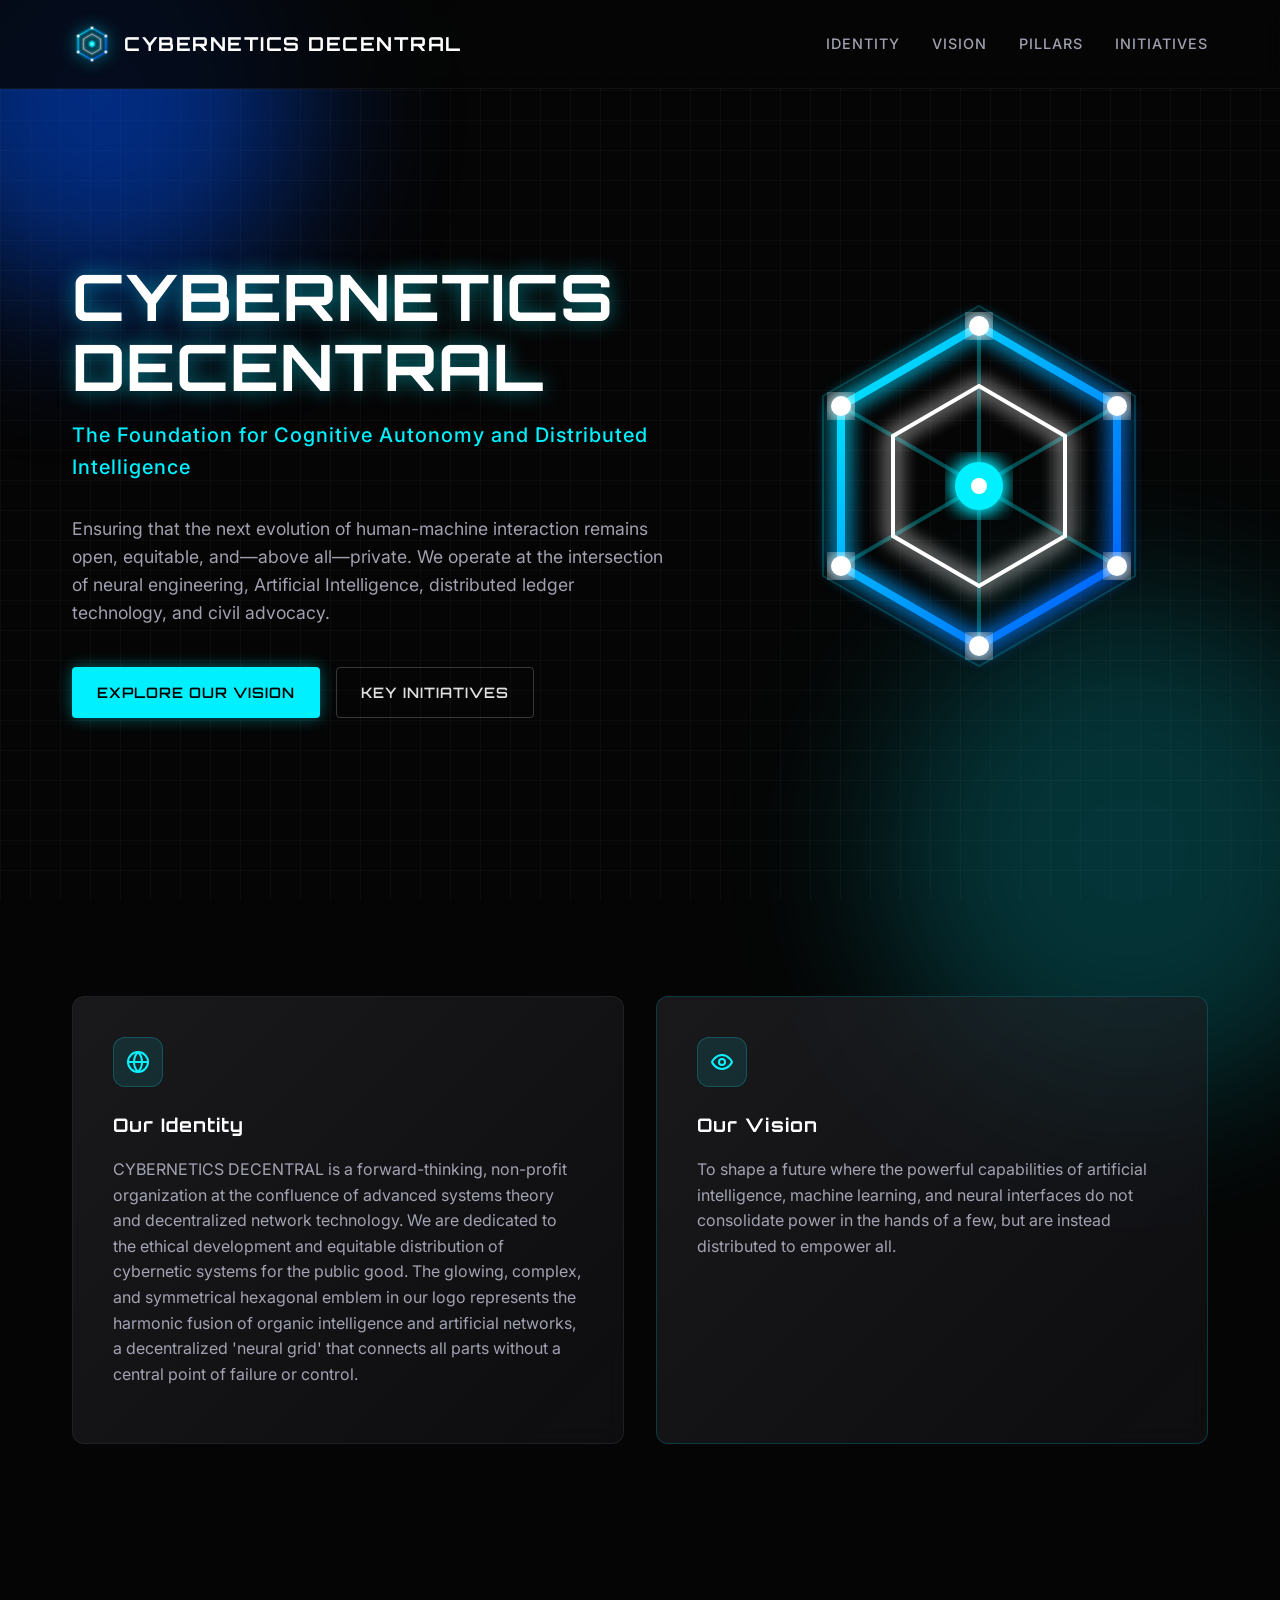
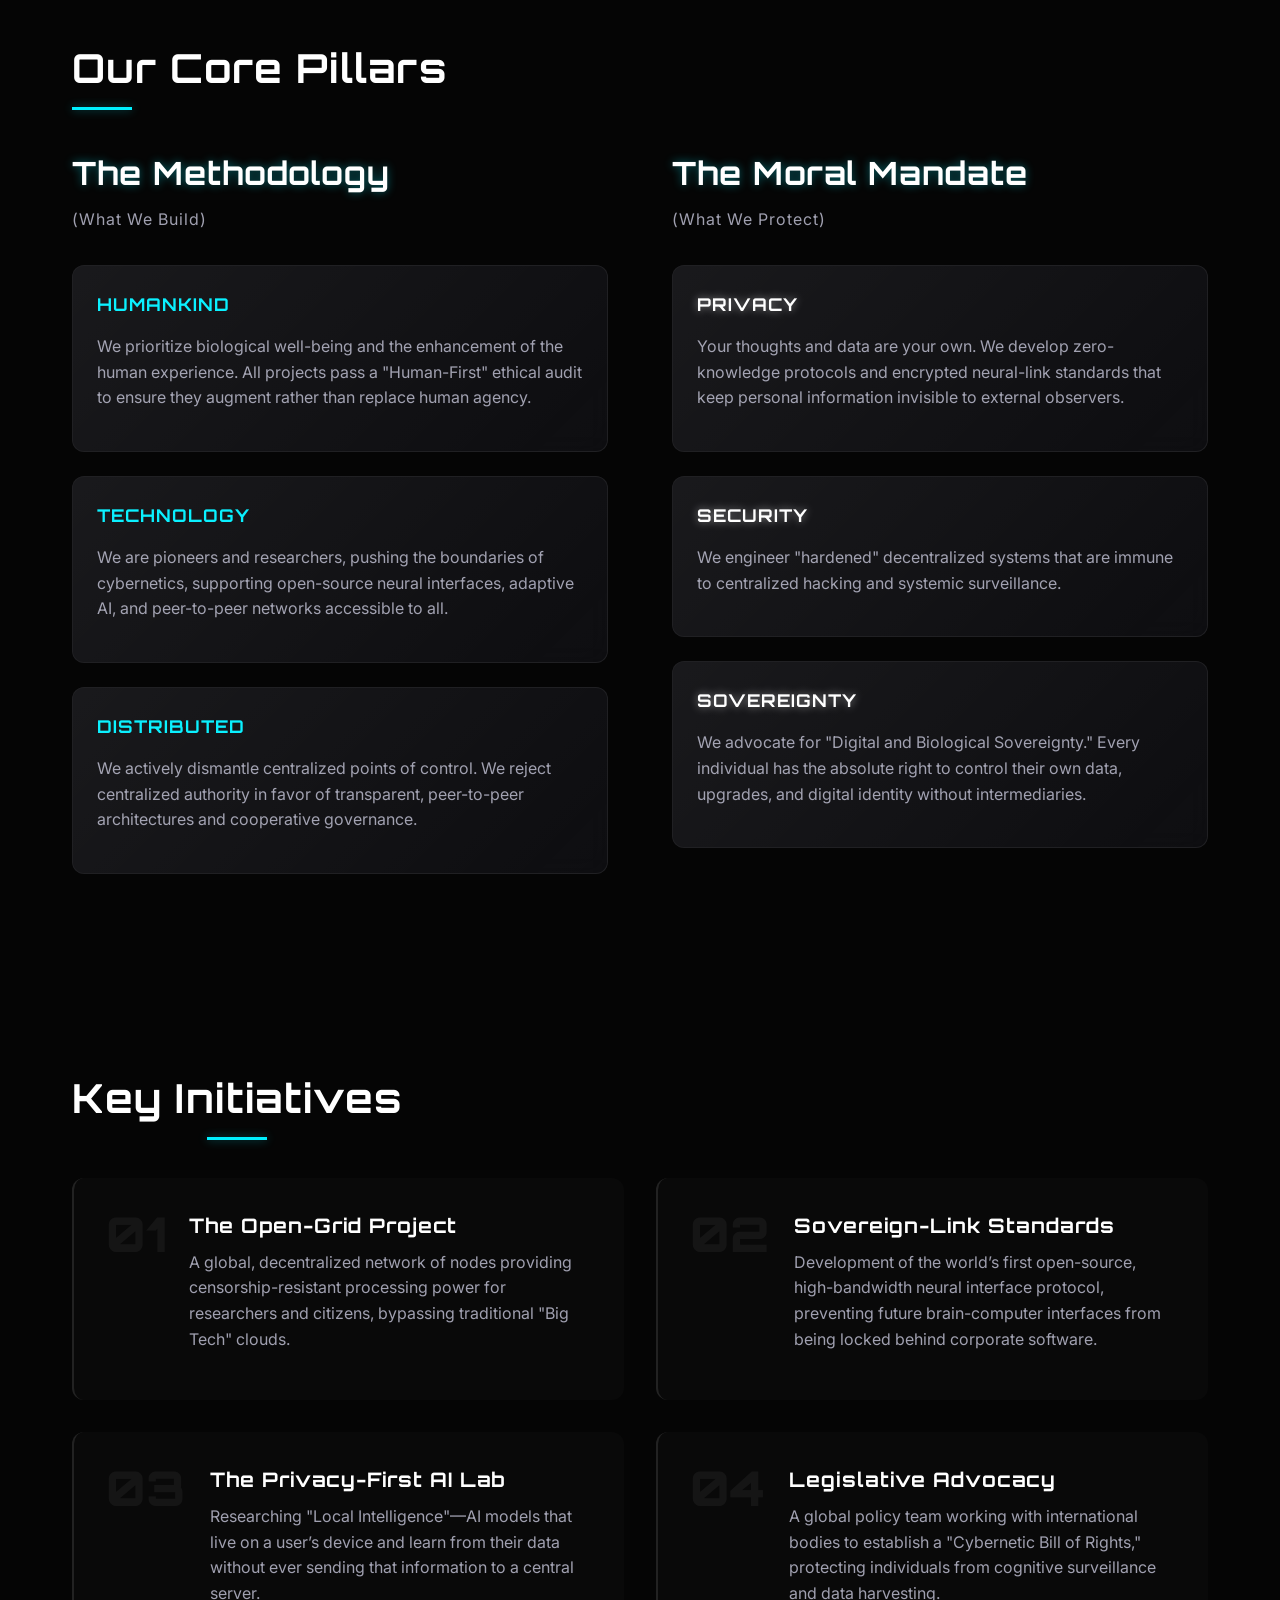
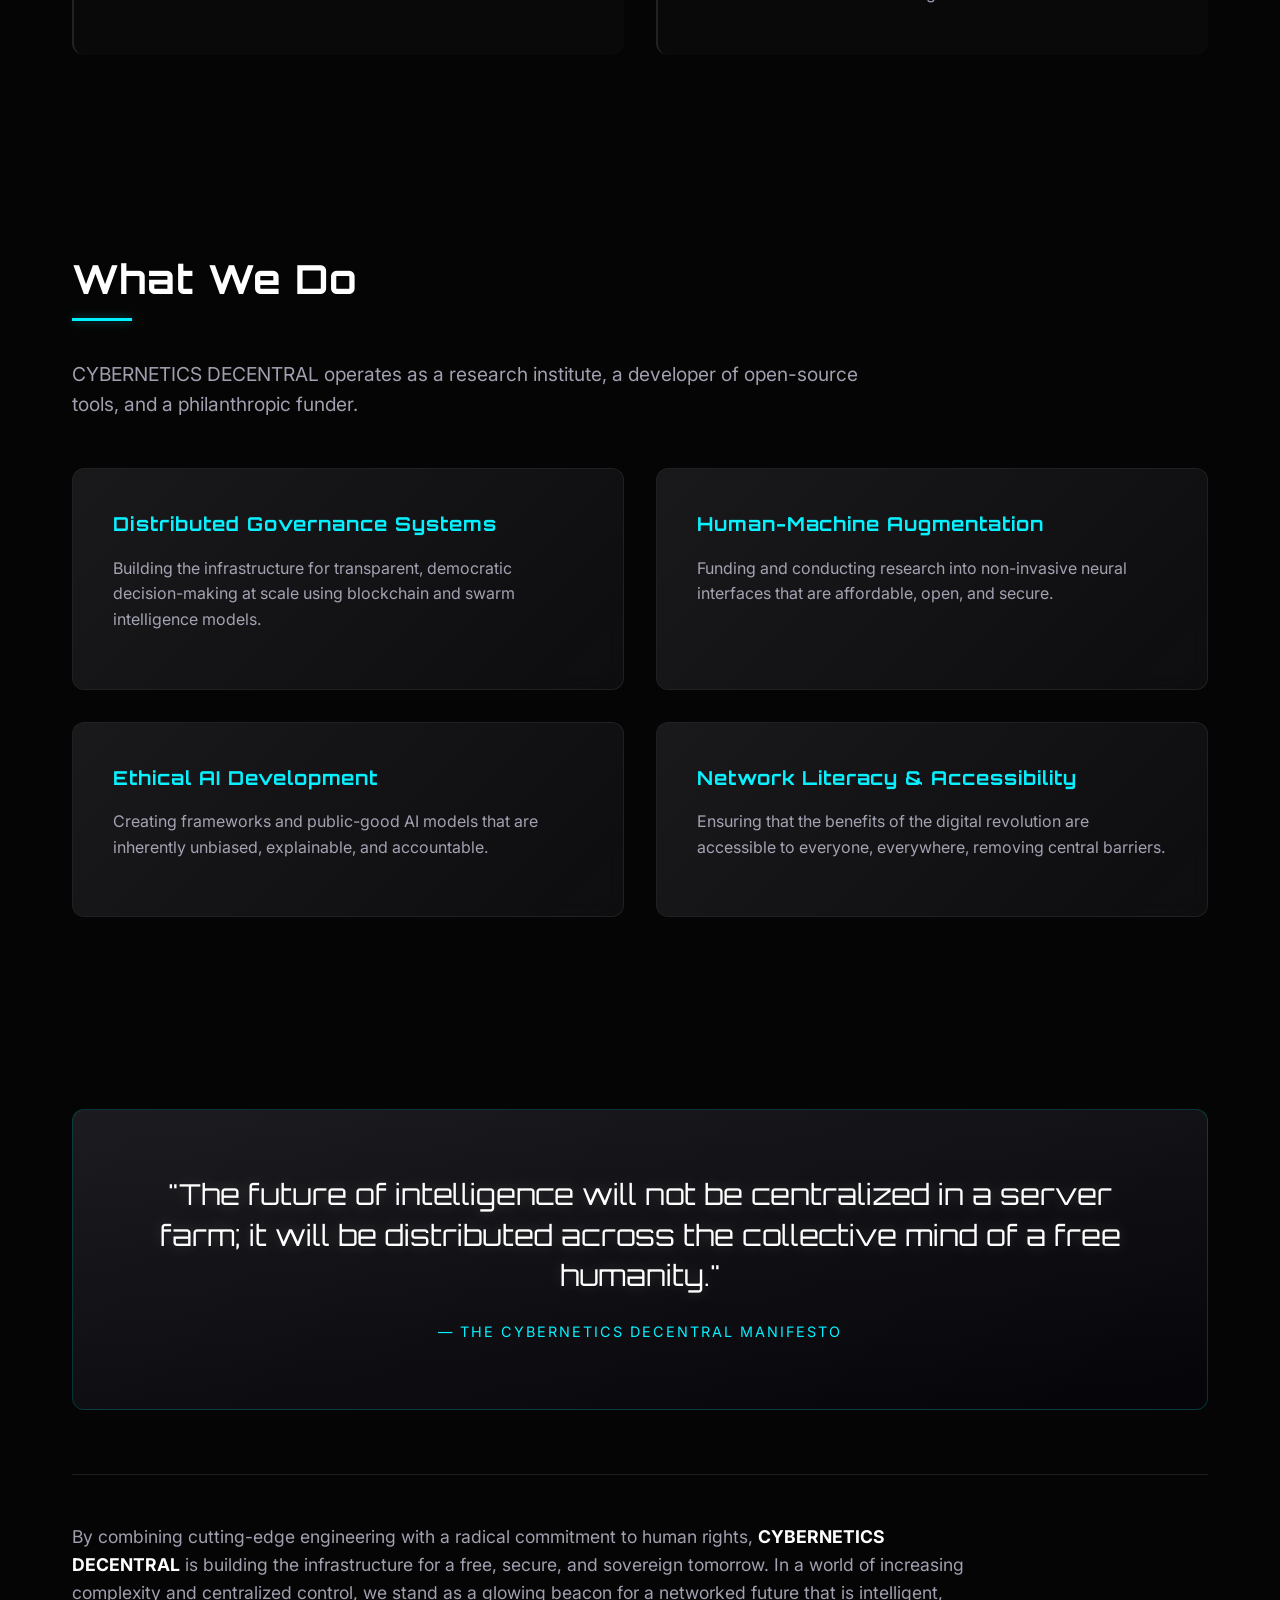
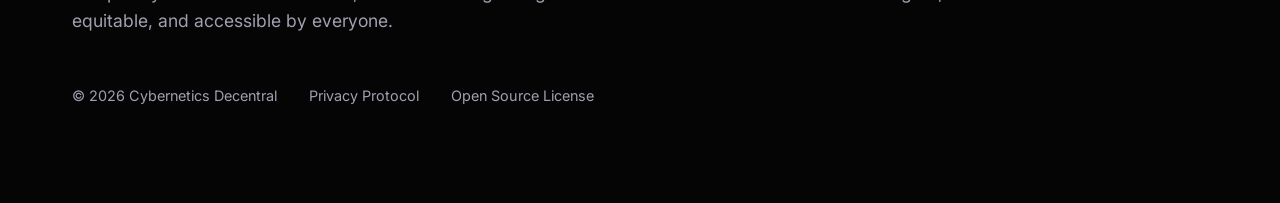
==== index.html @ eecc8457 "include first design and draft" ====
<!DOCTYPE html>
<html lang="en">
<head>
    <meta charset="UTF-8">
    <meta name="viewport" content="width=device-width, initial-scale=1.0">
    <title>Cybernetics Decentral | Foundation for Cognitive Autonomy</title>
    <meta name="description" content="A global non-profit organization dedicated to ensuring that the next evolution of human-machine interaction remains open, equitable, and private.">
    
    <!-- Google Fonts -->
    <link rel="preconnect" href="https://fonts.googleapis.com">
    <link rel="preconnect" href="https://fonts.gstatic.com" crossorigin>
    <link href="https://fonts.googleapis.com/css2?family=Inter:wght@300;400;500;600&family=Orbitron:wght@400;500;700;900&display=swap" rel="stylesheet">
    
    <!-- Main Stylesheet -->
    <link rel="stylesheet" href="assets/css/style.css">
</head>
<body>

    <!-- Dynamic Background Elements -->
    <div class="bg-grid"></div>
    <div class="glow-orb orb-1"></div>
    <div class="glow-orb orb-2"></div>

    <!-- Navigation -->
    <nav class="navbar">
        <div class="container nav-content">
            <a href="#" class="nav-logo">
                <img src="assets/images/logo.svg" alt="Cybernetics Decentral Logo" class="logo-icon">
                <span class="logo-text">CYBERNETICS DECENTRAL</span>
            </a>
            <ul class="nav-links">
                <li><a href="#identity">Identity</a></li>
                <li><a href="#vision">Vision</a></li>
                <li><a href="#pillars">Pillars</a></li>
                <li><a href="#initiatives">Initiatives</a></li>
            </ul>
        </div>
    </nav>

    <!-- Hero Section -->
    <header class="hero" id="home">
        <div class="container hero-content reveal">
            <div class="hero-text">
                <h1 class="glitch" data-text="CYBERNETICS DECENTRAL">CYBERNETICS DECENTRAL</h1>
                <h2 class="subtitle">The Foundation for Cognitive Autonomy and Distributed Intelligence</h2>
                <p class="lead-text">
                    Ensuring that the next evolution of human-machine interaction remains open, equitable, and—above all—private. We operate at the intersection of neural engineering, Artificial Intelligence, distributed ledger technology, and civil advocacy.
                </p>
                <div class="hero-actions">
                    <a href="#vision" class="btn btn-primary">Explore Our Vision</a>
                    <a href="#initiatives" class="btn btn-secondary">Key Initiatives</a>
                </div>
            </div>
            <div class="hero-visual">
                <img src="assets/images/logo.svg" alt="Glowing Hexagonal Emblem" class="hero-logo pulse">
            </div>
        </div>
    </header>

    <!-- Identity & Vision Section -->
    <section id="identity" class="section">
        <div class="container grid-2 reveal">
            <div class="glass-card">
                <div class="icon-wrapper">
                    <svg width="24" height="24" viewBox="0 0 24 24" fill="none" stroke="currentColor" stroke-width="2" stroke-linecap="round" stroke-linejoin="round"><circle cx="12" cy="12" r="10"></circle><path d="M12 2a14.5 14.5 0 0 0 0 20 14.5 14.5 0 0 0 0-20"></path><path d="M2 12h20"></path></svg>
                </div>
                <h3>Our Identity</h3>
                <p>
                    CYBERNETICS DECENTRAL is a forward-thinking, non-profit organization at the confluence of advanced systems theory and decentralized network technology. We are dedicated to the ethical development and equitable distribution of cybernetic systems for the public good. The glowing, complex, and symmetrical hexagonal emblem in our logo represents the harmonic fusion of organic intelligence and artificial networks, a decentralized 'neural grid' that connects all parts without a central point of failure or control.
                </p>
            </div>
            <div class="glass-card highlight-card" id="vision">
                <div class="icon-wrapper">
                    <svg width="24" height="24" viewBox="0 0 24 24" fill="none" stroke="currentColor" stroke-width="2" stroke-linecap="round" stroke-linejoin="round"><path d="M2 12s3-7 10-7 10 7 10 7-3 7-10 7-10-7-10-7Z"></path><circle cx="12" cy="12" r="3"></circle></svg>
                </div>
                <h3>Our Vision</h3>
                <p>
                    To shape a future where the powerful capabilities of artificial intelligence, machine learning, and neural interfaces do not consolidate power in the hands of a few, but are instead distributed to empower all.
                </p>
            </div>
        </div>
    </section>

    <!-- Core Pillars Section -->
    <section id="pillars" class="section">
        <div class="container reveal">
            <h2 class="section-title">Our Core Pillars</h2>
            <div class="pillars-container">
                
                <!-- Methodology -->
                <div class="pillar-column">
                    <h3 class="pillar-heading text-glow">The Methodology <span class="sub-heading">(What We Build)</span></h3>
                    <div class="pillar-cards">
                        <div class="glass-card mini-card">
                            <h4>HUMANKIND</h4>
                            <p>We prioritize biological well-being and the enhancement of the human experience. All projects pass a "Human-First" ethical audit to ensure they augment rather than replace human agency.</p>
                        </div>
                        <div class="glass-card mini-card">
                            <h4>TECHNOLOGY</h4>
                            <p>We are pioneers and researchers, pushing the boundaries of cybernetics, supporting open-source neural interfaces, adaptive AI, and peer-to-peer networks accessible to all.</p>
                        </div>
                        <div class="glass-card mini-card">
                            <h4>DISTRIBUTED</h4>
                            <p>We actively dismantle centralized points of control. We reject centralized authority in favor of transparent, peer-to-peer architectures and cooperative governance.</p>
                        </div>
                    </div>
                </div>

                <!-- Moral Mandate -->
                <div class="pillar-column">
                    <h3 class="pillar-heading text-glow">The Moral Mandate <span class="sub-heading">(What We Protect)</span></h3>
                    <div class="pillar-cards">
                        <div class="glass-card mini-card mandate">
                            <h4>PRIVACY</h4>
                            <p>Your thoughts and data are your own. We develop zero-knowledge protocols and encrypted neural-link standards that keep personal information invisible to external observers.</p>
                        </div>
                        <div class="glass-card mini-card mandate">
                            <h4>SECURITY</h4>
                            <p>We engineer "hardened" decentralized systems that are immune to centralized hacking and systemic surveillance.</p>
                        </div>
                        <div class="glass-card mini-card mandate">
                            <h4>SOVEREIGNTY</h4>
                            <p>We advocate for "Digital and Biological Sovereignty." Every individual has the absolute right to control their own data, upgrades, and digital identity without intermediaries.</p>
                        </div>
                    </div>
                </div>

            </div>
        </div>
    </section>

    <!-- Key Initiatives Section -->
    <section id="initiatives" class="section dark-bg">
        <div class="container reveal">
            <h2 class="section-title text-center">Key Initiatives</h2>
            <div class="initiatives-grid">
                <div class="initiative-item">
                    <div class="initiative-number">01</div>
                    <div class="initiative-content">
                        <h4>The Open-Grid Project</h4>
                        <p>A global, decentralized network of nodes providing censorship-resistant processing power for researchers and citizens, bypassing traditional "Big Tech" clouds.</p>
                    </div>
                </div>
                <div class="initiative-item">
                    <div class="initiative-number">02</div>
                    <div class="initiative-content">
                        <h4>Sovereign-Link Standards</h4>
                        <p>Development of the world’s first open-source, high-bandwidth neural interface protocol, preventing future brain-computer interfaces from being locked behind corporate software.</p>
                    </div>
                </div>
                <div class="initiative-item">
                    <div class="initiative-number">03</div>
                    <div class="initiative-content">
                        <h4>The Privacy-First AI Lab</h4>
                        <p>Researching "Local Intelligence"—AI models that live on a user’s device and learn from their data without ever sending that information to a central server.</p>
                    </div>
                </div>
                <div class="initiative-item">
                    <div class="initiative-number">04</div>
                    <div class="initiative-content">
                        <h4>Legislative Advocacy</h4>
                        <p>A global policy team working with international bodies to establish a "Cybernetic Bill of Rights," protecting individuals from cognitive surveillance and data harvesting.</p>
                    </div>
                </div>
            </div>
        </div>
    </section>

    <!-- What We Do Section -->
    <section id="what-we-do" class="section">
        <div class="container reveal">
            <h2 class="section-title">What We Do</h2>
            <p class="section-desc">CYBERNETICS DECENTRAL operates as a research institute, a developer of open-source tools, and a philanthropic funder.</p>
            
            <div class="grid-2 mt-4">
                <div class="glass-card feature-card">
                    <h4>Distributed Governance Systems</h4>
                    <p>Building the infrastructure for transparent, democratic decision-making at scale using blockchain and swarm intelligence models.</p>
                </div>
                <div class="glass-card feature-card">
                    <h4>Human-Machine Augmentation</h4>
                    <p>Funding and conducting research into non-invasive neural interfaces that are affordable, open, and secure.</p>
                </div>
                <div class="glass-card feature-card">
                    <h4>Ethical AI Development</h4>
                    <p>Creating frameworks and public-good AI models that are inherently unbiased, explainable, and accountable.</p>
                </div>
                <div class="glass-card feature-card">
                    <h4>Network Literacy & Accessibility</h4>
                    <p>Ensuring that the benefits of the digital revolution are accessible to everyone, everywhere, removing central barriers.</p>
                </div>
            </div>
        </div>
    </section>

    <!-- Manifesto & Footer Section -->
    <footer class="footer section">
        <div class="container reveal">
            <div class="manifesto-quote glass-card highlight-card">
                <blockquote>
                    "The future of intelligence will not be centralized in a server farm; it will be distributed across the collective mind of a free humanity."
                </blockquote>
                <cite>— The Cybernetics Decentral Manifesto</cite>
            </div>
            
            <div class="footer-bottom">
                <p class="footer-desc">
                    By combining cutting-edge engineering with a radical commitment to human rights, <strong>CYBERNETICS DECENTRAL</strong> is building the infrastructure for a free, secure, and sovereign tomorrow. In a world of increasing complexity and centralized control, we stand as a glowing beacon for a networked future that is intelligent, equitable, and accessible by everyone.
                </p>
                <div class="footer-links">
                    <span>&copy; 2026 Cybernetics Decentral</span>
                    <a href="#">Privacy Protocol</a>
                    <a href="#">Open Source License</a>
                </div>
            </div>
        </div>
    </footer>

    <!-- Scripts -->
    <script src="assets/js/app.js"></script>
</body>
</html>
---- assets/css/style.css ----
:root {
    /* Color Palette */
    --bg-dark: #050505;
    --bg-card: rgba(20, 20, 25, 0.6);
    --bg-card-hover: rgba(30, 30, 40, 0.8);
    --text-main: #e0e0e0;
    --text-muted: #a0a0b0;
    --accent-primary: #00f0ff;
    --accent-secondary: #0055ff;
    --glow-primary: rgba(0, 240, 255, 0.4);
    
    /* Typography */
    --font-sans: 'Inter', sans-serif;
    --font-heading: 'Orbitron', sans-serif;
    
    /* Spacing & Borders */
    --border-radius: 12px;
    --transition-fast: 0.2s ease;
    --transition-slow: 0.5s cubic-bezier(0.25, 1, 0.5, 1);
}

* {
    margin: 0;
    padding: 0;
    box-sizing: border-box;
}

body {
    background-color: var(--bg-dark);
    color: var(--text-main);
    font-family: var(--font-sans);
    line-height: 1.6;
    overflow-x: hidden;
    position: relative;
}

/* Background Effects */
.bg-grid {
    position: fixed;
    top: 0;
    left: 0;
    width: 100vw;
    height: 100vh;
    background-image: 
        linear-gradient(rgba(255, 255, 255, 0.03) 1px, transparent 1px),
        linear-gradient(90deg, rgba(255, 255, 255, 0.03) 1px, transparent 1px);
    background-size: 30px 30px;
    z-index: -2;
    pointer-events: none;
}

.glow-orb {
    position: fixed;
    border-radius: 50%;
    filter: blur(80px);
    z-index: -1;
    pointer-events: none;
    opacity: 0.5;
}

.orb-1 {
    width: 400px;
    height: 400px;
    background: var(--accent-secondary);
    top: -100px;
    left: -100px;
    animation: float 15s infinite alternate;
}

.orb-2 {
    width: 500px;
    height: 500px;
    background: var(--glow-primary);
    bottom: -200px;
    right: -100px;
    animation: float 20s infinite alternate-reverse;
}

@keyframes float {
    0% { transform: translate(0, 0); }
    100% { transform: translate(100px, 50px); }
}

/* Container */
.container {
    max-width: 1200px;
    margin: 0 auto;
    padding: 0 2rem;
}

/* Typography */
h1, h2, h3, h4, h5, h6 {
    font-family: var(--font-heading);
    font-weight: 700;
    letter-spacing: 1px;
    color: #fff;
    margin-bottom: 1rem;
}

p {
    margin-bottom: 1rem;
    color: var(--text-muted);
}

.text-glow {
    text-shadow: 0 0 10px var(--glow-primary);
}

.text-center {
    text-align: center;
}

/* Navigation */
.navbar {
    position: fixed;
    top: 0;
    width: 100%;
    padding: 1.5rem 0;
    z-index: 100;
    background: rgba(5, 5, 5, 0.8);
    backdrop-filter: blur(10px);
    border-bottom: 1px solid rgba(255, 255, 255, 0.05);
    transition: var(--transition-fast);
}

.nav-content {
    display: flex;
    justify-content: space-between;
    align-items: center;
}

.nav-logo {
    display: flex;
    align-items: center;
    text-decoration: none;
    gap: 0.75rem;
}

.logo-icon {
    width: 40px;
    height: 40px;
    filter: drop-shadow(0 0 8px var(--accent-primary));
}

.logo-text {
    font-family: var(--font-heading);
    font-weight: 700;
    font-size: 1.2rem;
    color: #fff;
    letter-spacing: 1.5px;
}

.nav-links {
    list-style: none;
    display: flex;
    gap: 2rem;
}

.nav-links a {
    text-decoration: none;
    color: var(--text-muted);
    font-size: 0.9rem;
    font-weight: 500;
    text-transform: uppercase;
    letter-spacing: 1px;
    transition: var(--transition-fast);
    position: relative;
}

.nav-links a:hover {
    color: var(--accent-primary);
    text-shadow: 0 0 8px var(--glow-primary);
}

/* Buttons */
.btn {
    display: inline-block;
    padding: 0.8rem 1.5rem;
    text-decoration: none;
    font-family: var(--font-heading);
    font-weight: 600;
    font-size: 0.9rem;
    text-transform: uppercase;
    letter-spacing: 1px;
    border-radius: 4px;
    transition: var(--transition-fast);
    cursor: pointer;
    border: 1px solid transparent;
}

.btn-primary {
    background: var(--accent-primary);
    color: #000;
    box-shadow: 0 0 15px var(--glow-primary);
}

.btn-primary:hover {
    background: #fff;
    box-shadow: 0 0 25px var(--glow-primary);
}

.btn-secondary {
    background: transparent;
    color: var(--text-main);
    border-color: rgba(255, 255, 255, 0.2);
}

.btn-secondary:hover {
    border-color: var(--accent-primary);
    color: var(--accent-primary);
    background: rgba(0, 240, 255, 0.05);
}

/* Sections */
.section {
    padding: 6rem 0;
}

.section-title {
    font-size: 2.5rem;
    margin-bottom: 3rem;
    position: relative;
    display: inline-block;
}

.section-title::after {
    content: '';
    position: absolute;
    bottom: -10px;
    left: 0;
    width: 60px;
    height: 3px;
    background: var(--accent-primary);
    box-shadow: 0 0 10px var(--glow-primary);
}

.text-center.section-title::after {
    left: 50%;
    transform: translateX(-50%);
}

.section-desc {
    font-size: 1.2rem;
    max-width: 800px;
    margin-bottom: 3rem;
}

/* Glass Cards */
.glass-card {
    background: var(--bg-card);
    backdrop-filter: blur(12px);
    border: 1px solid rgba(255, 255, 255, 0.08);
    border-radius: var(--border-radius);
    padding: 2.5rem;
    transition: var(--transition-slow);
    position: relative;
    overflow: hidden;
}

.glass-card::before {
    content: '';
    position: absolute;
    top: 0;
    left: 0;
    width: 100%;
    height: 100%;
    background: linear-gradient(135deg, rgba(255,255,255,0.05) 0%, transparent 100%);
    pointer-events: none;
}

.glass-card:hover {
    transform: translateY(-5px);
    border-color: rgba(0, 240, 255, 0.3);
    box-shadow: 0 10px 30px rgba(0, 0, 0, 0.5), 0 0 15px rgba(0, 240, 255, 0.1);
    background: var(--bg-card-hover);
}

.highlight-card {
    border-color: rgba(0, 240, 255, 0.2);
}

/* Grids */
.grid-2 {
    display: grid;
    grid-template-columns: 1fr 1fr;
    gap: 2rem;
}

/* Hero */
.hero {
    min-height: 100vh;
    display: flex;
    align-items: center;
    padding-top: 5rem;
}

.hero-content {
    display: grid;
    grid-template-columns: 3fr 2fr;
    gap: 4rem;
    align-items: center;
}

.glitch {
    font-size: 4rem;
    line-height: 1.1;
    margin-bottom: 1rem;
    color: #fff;
    text-shadow: 0 0 20px rgba(0, 240, 255, 0.5);
    position: relative;
}

.subtitle {
    font-size: 1.25rem;
    color: var(--accent-primary);
    font-weight: 500;
    margin-bottom: 2rem;
    font-family: var(--font-sans);
}

.lead-text {
    font-size: 1.1rem;
    max-width: 600px;
    margin-bottom: 2.5rem;
}

.hero-actions {
    display: flex;
    gap: 1rem;
}

.hero-logo {
    width: 100%;
    max-width: 400px;
    height: auto;
}

.pulse {
    animation: pulseGlow 4s infinite alternate;
}

@keyframes pulseGlow {
    0% { filter: drop-shadow(0 0 15px var(--accent-primary)) brightness(1); }
    100% { filter: drop-shadow(0 0 35px var(--accent-primary)) brightness(1.2); }
}

/* Icons */
.icon-wrapper {
    width: 50px;
    height: 50px;
    border-radius: 12px;
    background: rgba(0, 240, 255, 0.1);
    display: flex;
    align-items: center;
    justify-content: center;
    color: var(--accent-primary);
    margin-bottom: 1.5rem;
    border: 1px solid rgba(0, 240, 255, 0.2);
}

/* Pillars Section */
.pillars-container {
    display: grid;
    grid-template-columns: 1fr 1fr;
    gap: 4rem;
}

.pillar-heading {
    font-size: 2rem;
    margin-bottom: 2rem;
    display: flex;
    flex-direction: column;
}

.sub-heading {
    font-size: 1rem;
    color: var(--text-muted);
    font-family: var(--font-sans);
    font-weight: 400;
    margin-top: 0.5rem;
    text-shadow: none;
}

.pillar-cards {
    display: flex;
    flex-direction: column;
    gap: 1.5rem;
}

.mini-card {
    padding: 1.5rem;
}

.mini-card h4 {
    color: var(--accent-primary);
    font-size: 1.1rem;
}

.mandate h4 {
    color: #fff;
    text-shadow: 0 0 8px rgba(255, 255, 255, 0.5);
}

/* Initiatives */
.initiatives-grid {
    display: grid;
    grid-template-columns: 1fr 1fr;
    gap: 2rem;
}

.initiative-item {
    display: flex;
    gap: 1.5rem;
    background: rgba(255, 255, 255, 0.02);
    padding: 2rem;
    border-radius: var(--border-radius);
    border-left: 2px solid rgba(255, 255, 255, 0.1);
    transition: var(--transition-fast);
}

.initiative-item:hover {
    background: rgba(0, 240, 255, 0.05);
    border-left-color: var(--accent-primary);
}

.initiative-number {
    font-family: var(--font-heading);
    font-size: 3rem;
    font-weight: 900;
    color: rgba(255, 255, 255, 0.05);
    line-height: 1;
    transition: var(--transition-fast);
}

.initiative-item:hover .initiative-number {
    color: rgba(0, 240, 255, 0.2);
}

.initiative-content h4 {
    font-size: 1.25rem;
    margin-bottom: 0.5rem;
}

/* What We Do */
.feature-card h4 {
    font-size: 1.2rem;
    color: var(--accent-primary);
}

/* Footer / Manifesto */
.manifesto-quote {
    padding: 4rem;
    text-align: center;
    margin-bottom: 4rem;
    background: linear-gradient(to bottom, rgba(20, 20, 25, 0.8), rgba(5, 5, 10, 0.9));
}

blockquote {
    font-family: var(--font-heading);
    font-size: 1.8rem;
    color: #fff;
    line-height: 1.4;
    margin-bottom: 1.5rem;
    text-shadow: 0 0 15px rgba(255, 255, 255, 0.2);
}

cite {
    font-style: normal;
    color: var(--accent-primary);
    letter-spacing: 2px;
    text-transform: uppercase;
    font-size: 0.9rem;
}

.footer-bottom {
    border-top: 1px solid rgba(255, 255, 255, 0.1);
    padding-top: 3rem;
    display: flex;
    flex-direction: column;
    gap: 2rem;
}

.footer-desc {
    font-size: 1.1rem;
    max-width: 900px;
}

.footer-desc strong {
    color: #fff;
}

.footer-links {
    display: flex;
    gap: 2rem;
    color: var(--text-muted);
    font-size: 0.9rem;
}

.footer-links a {
    color: var(--text-muted);
    text-decoration: none;
    transition: var(--transition-fast);
}

.footer-links a:hover {
    color: var(--accent-primary);
}

/* Utility / Helpers */
.mt-4 { margin-top: 2rem; }

/* Animations (Reveal) */
.reveal {
    opacity: 0;
    transform: translateY(30px);
    transition: all 0.8s ease-out;
}

.reveal.active {
    opacity: 1;
    transform: translateY(0);
}

/* Responsive */
@media (max-width: 992px) {
    .hero-content, .grid-2, .pillars-container, .initiatives-grid {
        grid-template-columns: 1fr;
    }
    
    .hero-visual {
        order: -1;
        text-align: center;
    }
    
    .hero-logo {
        max-width: 250px;
    }
    
    .glitch {
        font-size: 3rem;
    }
}

@media (max-width: 768px) {
    .nav-links {
        display: none; /* simple mobile for now */
    }
    
    .section {
        padding: 4rem 0;
    }
    
    .manifesto-quote {
        padding: 2rem;
    }
    
    blockquote {
        font-size: 1.4rem;
    }
    
    .footer-links {
        flex-direction: column;
        gap: 1rem;
    }
}
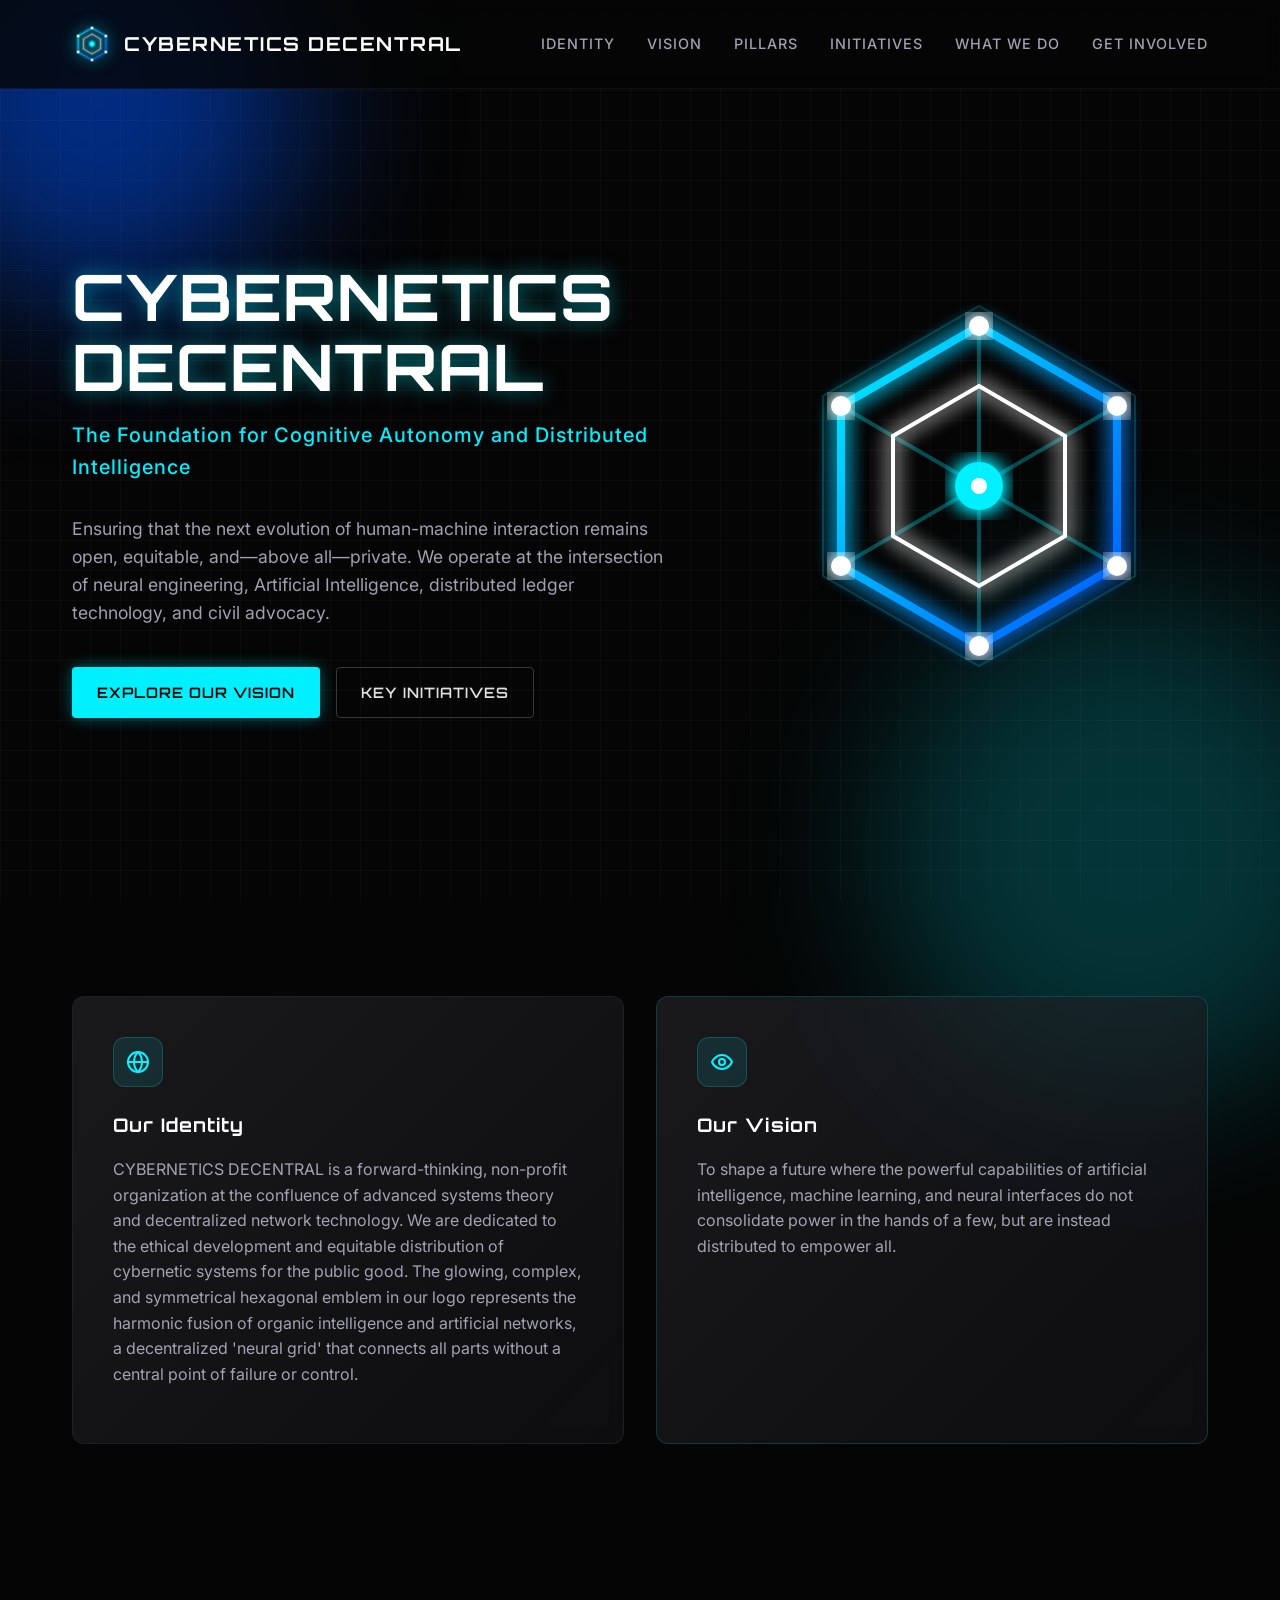
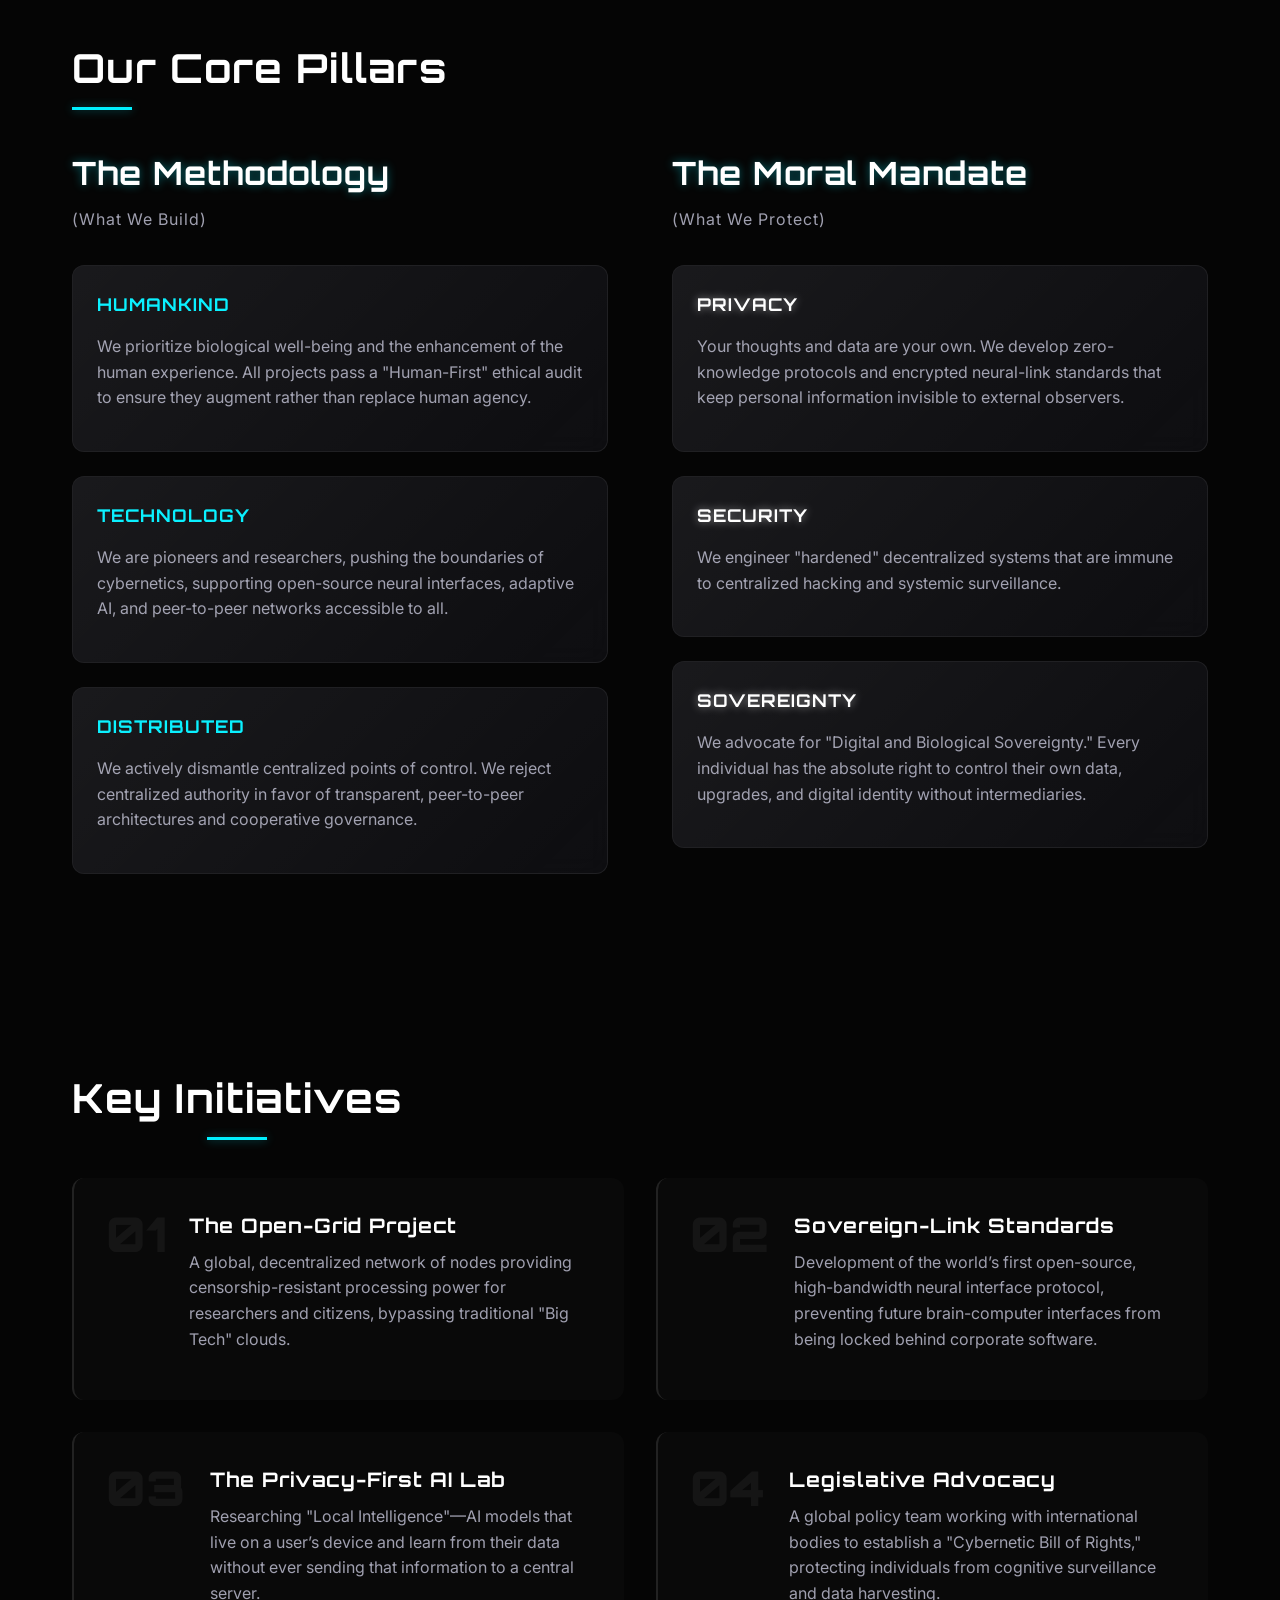
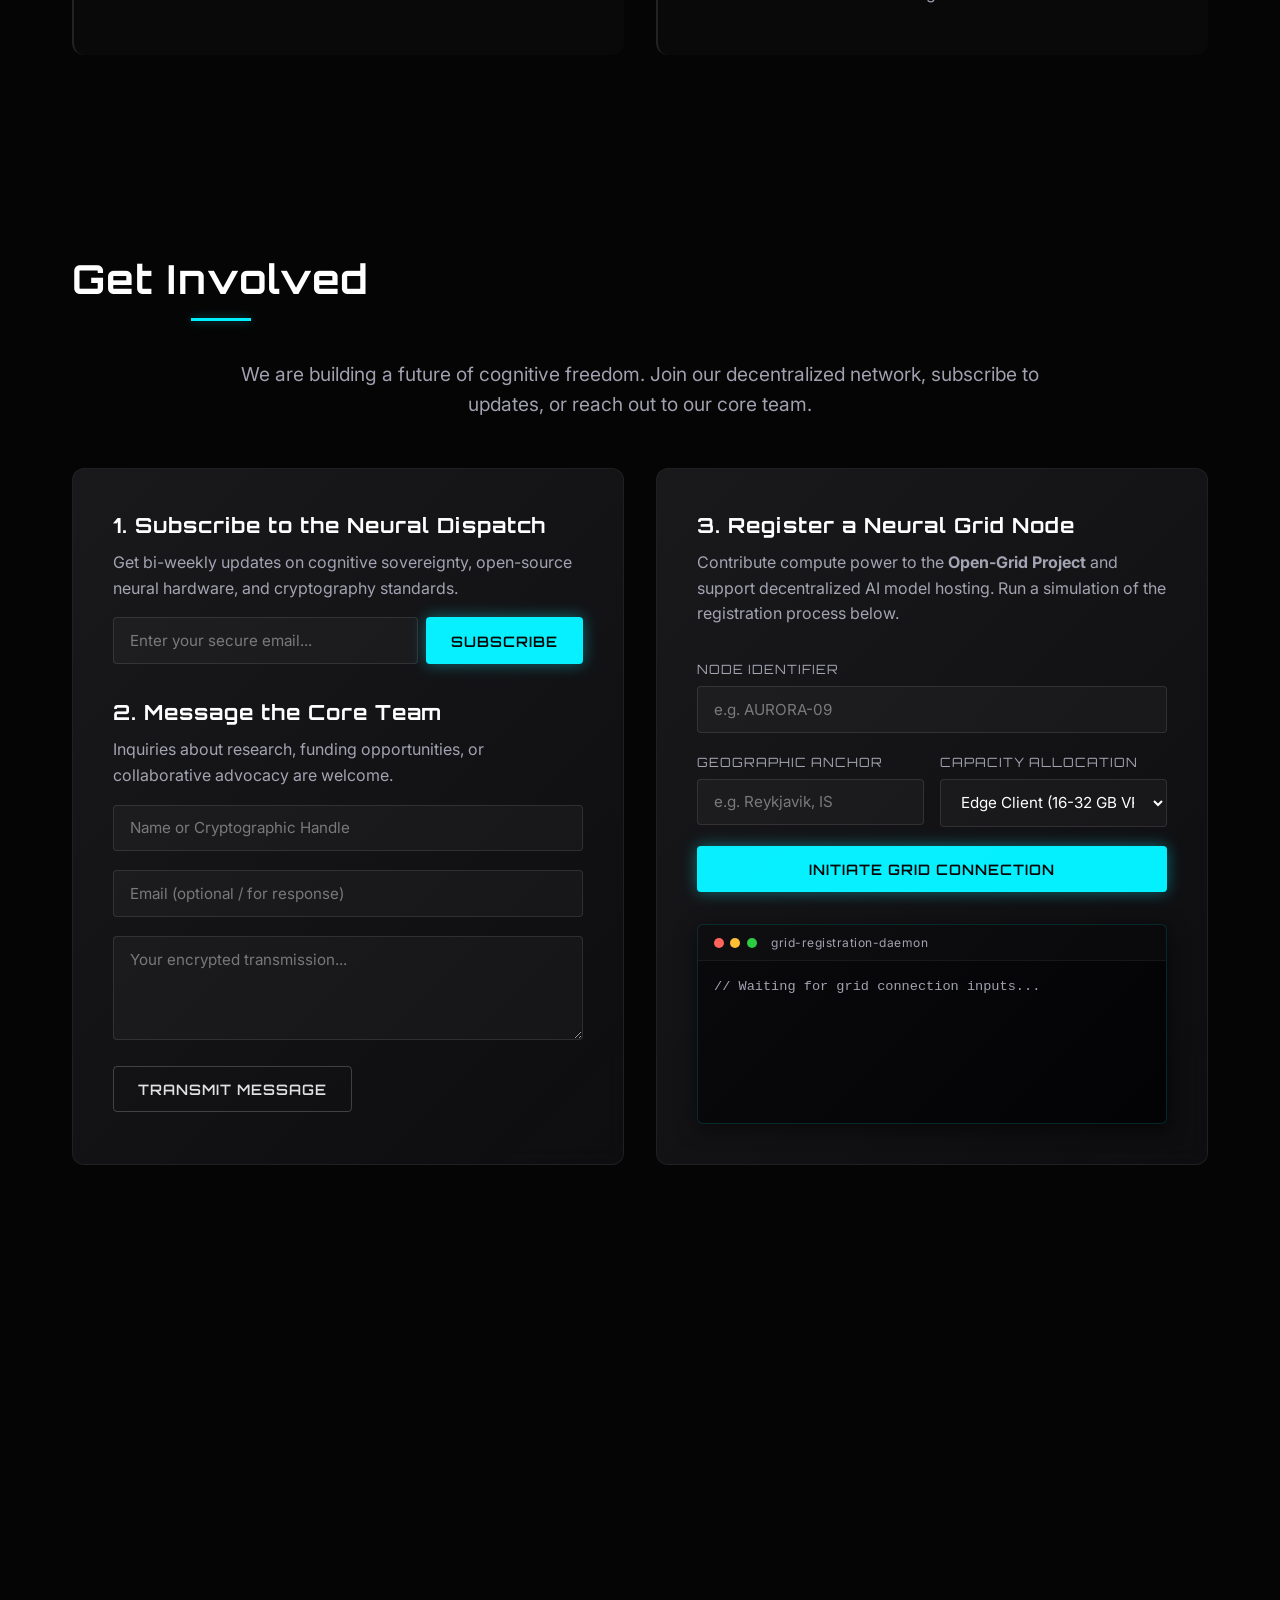
==== commit e4000ff1: "Implement mobile navigation, modals, and interactive grid node simulator" ====
--- a/index.html
+++ b/index.html
@@ -1,19 +1,27 @@
 <!DOCTYPE html>
 <html lang="en">
+
 <head>
     <meta charset="UTF-8">
     <meta name="viewport" content="width=device-width, initial-scale=1.0">
     <title>Cybernetics Decentral | Foundation for Cognitive Autonomy</title>
-    <meta name="description" content="A global non-profit organization dedicated to ensuring that the next evolution of human-machine interaction remains open, equitable, and private.">
-    
+    <meta name="description"
+        content="A global non-profit organization dedicated to ensuring that the next evolution of human-machine interaction remains open, equitable, and private.">
+
     <!-- Google Fonts -->
     <link rel="preconnect" href="https://fonts.googleapis.com">
     <link rel="preconnect" href="https://fonts.gstatic.com" crossorigin>
-    <link href="https://fonts.googleapis.com/css2?family=Inter:wght@300;400;500;600&family=Orbitron:wght@400;500;700;900&display=swap" rel="stylesheet">
-    
+    <link
+        href="https://fonts.googleapis.com/css2?family=Inter:wght@300;400;500;600&family=Orbitron:wght@400;500;700;900&display=swap"
+        rel="stylesheet">
+
+    <!-- Favicon -->
+    <link rel="icon" type="image/svg+xml" href="assets/images/logo.svg">
+
     <!-- Main Stylesheet -->
     <link rel="stylesheet" href="assets/css/style.css">
 </head>
+
 <body>
 
     <!-- Dynamic Background Elements -->
@@ -24,16 +32,23 @@
     <!-- Navigation -->
     <nav class="navbar">
         <div class="container nav-content">
-            <a href="#" class="nav-logo">
+            <a href="#home" class="nav-logo">
                 <img src="assets/images/logo.svg" alt="Cybernetics Decentral Logo" class="logo-icon">
                 <span class="logo-text">CYBERNETICS DECENTRAL</span>
             </a>
-            <ul class="nav-links">
+            <ul class="nav-links" id="nav-links">
                 <li><a href="#identity">Identity</a></li>
                 <li><a href="#vision">Vision</a></li>
                 <li><a href="#pillars">Pillars</a></li>
                 <li><a href="#initiatives">Initiatives</a></li>
+                <li><a href="#what-we-do">What We Do</a></li>
+                <li><a href="#join">Get Involved</a></li>
             </ul>
+            <button class="menu-toggle" id="menu-toggle" aria-label="Toggle Navigation Menu">
+                <span class="bar"></span>
+                <span class="bar"></span>
+                <span class="bar"></span>
+            </button>
         </div>
     </nav>
 
@@ -44,7 +59,9 @@
                 <h1 class="glitch" data-text="CYBERNETICS DECENTRAL">CYBERNETICS DECENTRAL</h1>
                 <h2 class="subtitle">The Foundation for Cognitive Autonomy and Distributed Intelligence</h2>
                 <p class="lead-text">
-                    Ensuring that the next evolution of human-machine interaction remains open, equitable, and—above all—private. We operate at the intersection of neural engineering, Artificial Intelligence, distributed ledger technology, and civil advocacy.
+                    Ensuring that the next evolution of human-machine interaction remains open, equitable, and—above
+                    all—private. We operate at the intersection of neural engineering, Artificial Intelligence,
+                    distributed ledger technology, and civil advocacy.
                 </p>
                 <div class="hero-actions">
                     <a href="#vision" class="btn btn-primary">Explore Our Vision</a>
@@ -62,20 +79,36 @@
         <div class="container grid-2 reveal">
             <div class="glass-card">
                 <div class="icon-wrapper">
-                    <svg width="24" height="24" viewBox="0 0 24 24" fill="none" stroke="currentColor" stroke-width="2" stroke-linecap="round" stroke-linejoin="round"><circle cx="12" cy="12" r="10"></circle><path d="M12 2a14.5 14.5 0 0 0 0 20 14.5 14.5 0 0 0 0-20"></path><path d="M2 12h20"></path></svg>
+                    <svg width="24" height="24" viewBox="0 0 24 24" fill="none" stroke="currentColor" stroke-width="2"
+                        stroke-linecap="round" stroke-linejoin="round">
+                        <circle cx="12" cy="12" r="10"></circle>
+                        <path d="M12 2a14.5 14.5 0 0 0 0 20 14.5 14.5 0 0 0 0-20"></path>
+                        <path d="M2 12h20"></path>
+                    </svg>
                 </div>
                 <h3>Our Identity</h3>
                 <p>
-                    CYBERNETICS DECENTRAL is a forward-thinking, non-profit organization at the confluence of advanced systems theory and decentralized network technology. We are dedicated to the ethical development and equitable distribution of cybernetic systems for the public good. The glowing, complex, and symmetrical hexagonal emblem in our logo represents the harmonic fusion of organic intelligence and artificial networks, a decentralized 'neural grid' that connects all parts without a central point of failure or control.
+                    CYBERNETICS DECENTRAL is a forward-thinking, non-profit organization at the confluence of advanced
+                    systems theory and decentralized network technology. We are dedicated to the ethical development and
+                    equitable distribution of cybernetic systems for the public good. The glowing, complex, and
+                    symmetrical hexagonal emblem in our logo represents the harmonic fusion of organic intelligence and
+                    artificial networks, a decentralized 'neural grid' that connects all parts without a central point
+                    of failure or control.
                 </p>
             </div>
             <div class="glass-card highlight-card" id="vision">
                 <div class="icon-wrapper">
-                    <svg width="24" height="24" viewBox="0 0 24 24" fill="none" stroke="currentColor" stroke-width="2" stroke-linecap="round" stroke-linejoin="round"><path d="M2 12s3-7 10-7 10 7 10 7-3 7-10 7-10-7-10-7Z"></path><circle cx="12" cy="12" r="3"></circle></svg>
+                    <svg width="24" height="24" viewBox="0 0 24 24" fill="none" stroke="currentColor" stroke-width="2"
+                        stroke-linecap="round" stroke-linejoin="round">
+                        <path d="M2 12s3-7 10-7 10 7 10 7-3 7-10 7-10-7-10-7Z"></path>
+                        <circle cx="12" cy="12" r="3"></circle>
+                    </svg>
                 </div>
                 <h3>Our Vision</h3>
                 <p>
-                    To shape a future where the powerful capabilities of artificial intelligence, machine learning, and neural interfaces do not consolidate power in the hands of a few, but are instead distributed to empower all.
+                    To shape a future where the powerful capabilities of artificial intelligence, machine learning, and
+                    neural interfaces do not consolidate power in the hands of a few, but are instead distributed to
+                    empower all.
                 </p>
             </div>
         </div>
@@ -86,41 +119,53 @@
         <div class="container reveal">
             <h2 class="section-title">Our Core Pillars</h2>
             <div class="pillars-container">
-                
+
                 <!-- Methodology -->
                 <div class="pillar-column">
-                    <h3 class="pillar-heading text-glow">The Methodology <span class="sub-heading">(What We Build)</span></h3>
+                    <h3 class="pillar-heading text-glow">The Methodology <span class="sub-heading">(What We
+                            Build)</span></h3>
                     <div class="pillar-cards">
                         <div class="glass-card mini-card">
                             <h4>HUMANKIND</h4>
-                            <p>We prioritize biological well-being and the enhancement of the human experience. All projects pass a "Human-First" ethical audit to ensure they augment rather than replace human agency.</p>
+                            <p>We prioritize biological well-being and the enhancement of the human experience. All
+                                projects pass a "Human-First" ethical audit to ensure they augment rather than replace
+                                human agency.</p>
                         </div>
                         <div class="glass-card mini-card">
                             <h4>TECHNOLOGY</h4>
-                            <p>We are pioneers and researchers, pushing the boundaries of cybernetics, supporting open-source neural interfaces, adaptive AI, and peer-to-peer networks accessible to all.</p>
+                            <p>We are pioneers and researchers, pushing the boundaries of cybernetics, supporting
+                                open-source neural interfaces, adaptive AI, and peer-to-peer networks accessible to all.
+                            </p>
                         </div>
                         <div class="glass-card mini-card">
                             <h4>DISTRIBUTED</h4>
-                            <p>We actively dismantle centralized points of control. We reject centralized authority in favor of transparent, peer-to-peer architectures and cooperative governance.</p>
+                            <p>We actively dismantle centralized points of control. We reject centralized authority in
+                                favor of transparent, peer-to-peer architectures and cooperative governance.</p>
                         </div>
                     </div>
                 </div>
 
                 <!-- Moral Mandate -->
                 <div class="pillar-column">
-                    <h3 class="pillar-heading text-glow">The Moral Mandate <span class="sub-heading">(What We Protect)</span></h3>
+                    <h3 class="pillar-heading text-glow">The Moral Mandate <span class="sub-heading">(What We
+                            Protect)</span></h3>
                     <div class="pillar-cards">
                         <div class="glass-card mini-card mandate">
                             <h4>PRIVACY</h4>
-                            <p>Your thoughts and data are your own. We develop zero-knowledge protocols and encrypted neural-link standards that keep personal information invisible to external observers.</p>
+                            <p>Your thoughts and data are your own. We develop zero-knowledge protocols and encrypted
+                                neural-link standards that keep personal information invisible to external observers.
+                            </p>
                         </div>
                         <div class="glass-card mini-card mandate">
                             <h4>SECURITY</h4>
-                            <p>We engineer "hardened" decentralized systems that are immune to centralized hacking and systemic surveillance.</p>
+                            <p>We engineer "hardened" decentralized systems that are immune to centralized hacking and
+                                systemic surveillance.</p>
                         </div>
                         <div class="glass-card mini-card mandate">
                             <h4>SOVEREIGNTY</h4>
-                            <p>We advocate for "Digital and Biological Sovereignty." Every individual has the absolute right to control their own data, upgrades, and digital identity without intermediaries.</p>
+                            <p>We advocate for "Digital and Biological Sovereignty." Every individual has the absolute
+                                right to control their own data, upgrades, and digital identity without intermediaries.
+                            </p>
                         </div>
                     </div>
                 </div>
@@ -138,56 +183,124 @@
                     <div class="initiative-number">01</div>
                     <div class="initiative-content">
                         <h4>The Open-Grid Project</h4>
-                        <p>A global, decentralized network of nodes providing censorship-resistant processing power for researchers and citizens, bypassing traditional "Big Tech" clouds.</p>
+                        <p>A global, decentralized network of nodes providing censorship-resistant processing power for
+                            researchers and citizens, bypassing traditional "Big Tech" clouds.</p>
                     </div>
                 </div>
                 <div class="initiative-item">
                     <div class="initiative-number">02</div>
                     <div class="initiative-content">
                         <h4>Sovereign-Link Standards</h4>
-                        <p>Development of the world’s first open-source, high-bandwidth neural interface protocol, preventing future brain-computer interfaces from being locked behind corporate software.</p>
+                        <p>Development of the world’s first open-source, high-bandwidth neural interface protocol,
+                            preventing future brain-computer interfaces from being locked behind corporate software.</p>
                     </div>
                 </div>
                 <div class="initiative-item">
                     <div class="initiative-number">03</div>
                     <div class="initiative-content">
                         <h4>The Privacy-First AI Lab</h4>
-                        <p>Researching "Local Intelligence"—AI models that live on a user’s device and learn from their data without ever sending that information to a central server.</p>
+                        <p>Researching "Local Intelligence"—AI models that live on a user’s device and learn from their
+                            data without ever sending that information to a central server.</p>
                     </div>
                 </div>
                 <div class="initiative-item">
                     <div class="initiative-number">04</div>
                     <div class="initiative-content">
                         <h4>Legislative Advocacy</h4>
-                        <p>A global policy team working with international bodies to establish a "Cybernetic Bill of Rights," protecting individuals from cognitive surveillance and data harvesting.</p>
+                        <p>A global policy team working with international bodies to establish a "Cybernetic Bill of
+                            Rights," protecting individuals from cognitive surveillance and data harvesting.</p>
                     </div>
                 </div>
             </div>
         </div>
     </section>
 
-    <!-- What We Do Section -->
-    <section id="what-we-do" class="section">
+    <!-- Get Involved Section -->
+    <section id="join" class="section">
         <div class="container reveal">
-            <h2 class="section-title">What We Do</h2>
-            <p class="section-desc">CYBERNETICS DECENTRAL operates as a research institute, a developer of open-source tools, and a philanthropic funder.</p>
-            
-            <div class="grid-2 mt-4">
-                <div class="glass-card feature-card">
-                    <h4>Distributed Governance Systems</h4>
-                    <p>Building the infrastructure for transparent, democratic decision-making at scale using blockchain and swarm intelligence models.</p>
-                </div>
-                <div class="glass-card feature-card">
-                    <h4>Human-Machine Augmentation</h4>
-                    <p>Funding and conducting research into non-invasive neural interfaces that are affordable, open, and secure.</p>
-                </div>
-                <div class="glass-card feature-card">
-                    <h4>Ethical AI Development</h4>
-                    <p>Creating frameworks and public-good AI models that are inherently unbiased, explainable, and accountable.</p>
-                </div>
-                <div class="glass-card feature-card">
-                    <h4>Network Literacy & Accessibility</h4>
-                    <p>Ensuring that the benefits of the digital revolution are accessible to everyone, everywhere, removing central barriers.</p>
+            <h2 class="section-title text-center">Get Involved</h2>
+            <p class="section-desc text-center" style="margin: 0 auto 3rem auto;">
+                We are building a future of cognitive freedom. Join our decentralized network, subscribe to updates, or reach out to our core team.
+            </p>
+
+            <div class="grid-2">
+                <!-- Forms Left Panel -->
+                <div class="glass-card forms-panel">
+                    <div class="form-group-wrapper">
+                        <h3>1. Subscribe to the Neural Dispatch</h3>
+                        <p>Get bi-weekly updates on cognitive sovereignty, open-source neural hardware, and cryptography standards.</p>
+                        <form id="newsletter-form" class="interactive-form">
+                            <div class="input-group">
+                                <input type="email" id="newsletter-email" placeholder="Enter your secure email..." required>
+                                <button type="submit" class="btn btn-primary">Subscribe</button>
+                            </div>
+                            <div id="newsletter-success" class="form-feedback hidden">
+                                <svg class="check-icon" viewBox="0 0 24 24" width="24" height="24"><path d="M9 16.17L4.83 12l-1.42 1.41L9 19 21 7l-1.41-1.41z" fill="#00f0ff"/></svg>
+                                <span>Subscription protocol established! Welcome.</span>
+                            </div>
+                        </form>
+                    </div>
+
+                    <div class="form-group-wrapper mt-4">
+                        <h3>2. Message the Core Team</h3>
+                        <p>Inquiries about research, funding opportunities, or collaborative advocacy are welcome.</p>
+                        <form id="contact-form" class="interactive-form">
+                            <div class="input-field">
+                                <input type="text" id="contact-name" placeholder="Name or Cryptographic Handle" required>
+                            </div>
+                            <div class="input-field">
+                                <input type="email" id="contact-email" placeholder="Email (optional / for response)" required>
+                            </div>
+                            <div class="input-field">
+                                <textarea id="contact-message" placeholder="Your encrypted transmission..." rows="4" required></textarea>
+                            </div>
+                            <button type="submit" class="btn btn-secondary">Transmit Message</button>
+                            <div id="contact-success" class="form-feedback hidden">
+                                <svg class="check-icon" viewBox="0 0 24 24" width="24" height="24"><path d="M9 16.17L4.83 12l-1.42 1.41L9 19 21 7l-1.41-1.41z" fill="#00f0ff"/></svg>
+                                <span>Transmission sent and encrypted successfully.</span>
+                            </div>
+                        </form>
+                    </div>
+                </div>
+
+                <!-- Grid Registration Console Right Panel -->
+                <div class="glass-card console-panel">
+                    <h3>3. Register a Neural Grid Node</h3>
+                    <p>Contribute compute power to the <strong>Open-Grid Project</strong> and support decentralized AI model hosting. Run a simulation of the registration process below.</p>
+                    
+                    <form id="node-form" class="node-form-layout">
+                        <div class="input-field">
+                            <label for="node-name">Node Identifier</label>
+                            <input type="text" id="node-name" placeholder="e.g. AURORA-09" required>
+                        </div>
+                        <div class="grid-2-form">
+                            <div class="input-field">
+                                <label for="node-location">Geographic Anchor</label>
+                                <input type="text" id="node-location" placeholder="e.g. Reykjavik, IS" required>
+                            </div>
+                            <div class="input-field">
+                                <label for="node-tier">Capacity Allocation</label>
+                                <select id="node-tier">
+                                    <option value="edge">Edge Client (16-32 GB VRAM)</option>
+                                    <option value="hub">Hub Node (64-128 GB VRAM)</option>
+                                    <option value="supernode">Supernode Cluster (512+ GB VRAM)</option>
+                                </select>
+                            </div>
+                        </div>
+                        <button type="submit" id="node-btn" class="btn btn-primary w-full">Initiate Grid Connection</button>
+                    </form>
+
+                    <div class="terminal-container mt-4">
+                        <div class="terminal-header">
+                            <span class="terminal-dot red"></span>
+                            <span class="terminal-dot yellow"></span>
+                            <span class="terminal-dot green"></span>
+                            <span class="terminal-title">grid-registration-daemon</span>
+                        </div>
+                        <div class="terminal-body" id="terminal-output">
+                            <p class="term-dim">// Waiting for grid connection inputs...</p>
+                        </div>
+                    </div>
                 </div>
             </div>
         </div>
@@ -198,25 +311,131 @@
         <div class="container reveal">
             <div class="manifesto-quote glass-card highlight-card">
                 <blockquote>
-                    "The future of intelligence will not be centralized in a server farm; it will be distributed across the collective mind of a free humanity."
+                    "The future of intelligence will not be centralized in a server farm; it will be distributed across
+                    the collective mind of a free humanity."
                 </blockquote>
                 <cite>— The Cybernetics Decentral Manifesto</cite>
-            </div>
-            
+                <div style="margin-top: 2rem; text-align: center;">
+                    <button id="open-manifesto" class="btn btn-secondary">Read the Full Manifesto</button>
+                </div>
+            </div>
+
             <div class="footer-bottom">
                 <p class="footer-desc">
-                    By combining cutting-edge engineering with a radical commitment to human rights, <strong>CYBERNETICS DECENTRAL</strong> is building the infrastructure for a free, secure, and sovereign tomorrow. In a world of increasing complexity and centralized control, we stand as a glowing beacon for a networked future that is intelligent, equitable, and accessible by everyone.
+                    By combining cutting-edge engineering with a radical commitment to human rights, <strong>CYBERNETICS
+                        DECENTRAL</strong> is building the infrastructure for a free, secure, and sovereign tomorrow. In
+                    a world of increasing complexity and centralized control, we stand as a glowing beacon for a
+                    networked future that is intelligent, equitable, and accessible by everyone.
                 </p>
                 <div class="footer-links">
                     <span>&copy; 2026 Cybernetics Decentral</span>
-                    <a href="#">Privacy Protocol</a>
-                    <a href="#">Open Source License</a>
+                    <a href="#" id="open-privacy">Privacy Protocol</a>
+                    <a href="#" id="open-license">Open Source License</a>
                 </div>
             </div>
         </div>
     </footer>
+
+    <!-- Modals Layer -->
+    <!-- Manifesto Modal -->
+    <div id="manifesto-modal" class="modal-backdrop">
+        <div class="modal-content glass-card">
+            <button class="modal-close" id="close-manifesto" aria-label="Close Modal">&times;</button>
+            <h2 class="text-glow">The Cybernetics Decentral Manifesto</h2>
+            <div class="modal-scroll-area">
+                <h3>Preamble: The Fork in the Path</h3>
+                <p>Humankind stands at the threshold of the most profound evolutionary leap in history: the integration of cognitive biology with distributed computer intelligence. We are designing the digital nervous systems of tomorrow. Yet, we face a critical bifurcation. Will these technologies serve as instruments of ultimate centralization, allowing a handful of corporations and state actors to monitor, curate, and command our very thoughts? Or will they be structured as peer-to-peer networks that extend human cognitive agency, protect individual sovereignty, and liberate collective intelligence?</p>
+                
+                <h3>I. Cognitive Autonomy & Neural Sovereignty</h3>
+                <p>Your mind is the absolute sanctuary of your identity. We assert that every biological entity has the inalienable right to complete neural sovereignty. Any brain-computer interface (BCI) or cognitive enhancement tool must serve solely as an extension of the user. We reject any standard, protocol, or business model that allows cognitive surveillance, data harvesting from neural signals, or direct intervention in human thoughts without absolute, localized user control. The interface is yours; the thoughts are yours; the sovereignty is yours.</p>
+
+                <h3>II. The Fallacy of Centralization</h3>
+                <p>Centralized platforms are inherently prone to systematic censorship, monocultures of thought, and systemic vulnerability. Placing the collective intelligence of humanity inside corporate server farms creates single points of failure. Cybernetics Decentral advocates for distributed structures: neural grids where nodes are hosted by thousands of citizens worldwide. If the grid is everywhere, it cannot be turned off. If the nodes are sovereign, the network cannot be coerced.</p>
+
+                <h3>III. Zero-Knowledge Cryptography as a Shield</h3>
+                <p>In a world of total digital monitoring, trust is a liability. We replace trust with mathematical proof. We design zero-knowledge protocols that allow data to be verified without being exposed. Your private models, your identity, and your neural parameters are protected by mathematics. You interact with the grid, you utilize collective resources, but you remain invisible to external surveillance.</p>
+
+                <h3>IV. The Call to the Grid</h3>
+                <p>We do not request permission from central institutions; we build the alternative. By registering nodes, establishing open BCI protocols, and adopting zero-knowledge technologies, we are wiring the infrastructure of a free, sovereign tomorrow. The future of intelligence will not be centralized in a server farm; it will be distributed across the collective mind of a free humanity. Join us. Establish your node. Secure your thoughts.</p>
+            </div>
+            <div class="modal-footer">
+                <button class="btn btn-primary close-modal-btn">Acknowledge Manifesto</button>
+            </div>
+        </div>
+    </div>
+
+    <!-- Privacy Protocol Modal -->
+    <div id="privacy-modal" class="modal-backdrop">
+        <div class="modal-content glass-card">
+            <button class="modal-close" id="close-privacy" aria-label="Close Modal">&times;</button>
+            <h2 class="text-glow">Neural & Data Privacy Protocol</h2>
+            <div class="modal-scroll-area">
+                <p>Cybernetics Decentral operates on a "Zero-Trust, Zero-Knowledge" (ZT/ZK) foundation. This protocol outlines how our designs and open-source infrastructure treat user data.</p>
+                
+                <h3>1. Local-First Processing</h3>
+                <p>All machine learning inference and BCI raw data processing must occur locally on the user's edge hardware. The network serves as an opt-in distribution channel for consensus, not a central repository for user-specific data.</p>
+                
+                <h3>2. Zero-Knowledge Proofs (ZKP)</h3>
+                <p>When interacting with the Open-Grid, nodes use ZKPs to verify network contributions, run computations, and authenticate transactions. This mathematically guarantees that no private inputs, raw text data, or neural signals are ever transmitted or stored on remote nodes.</p>
+                
+                <h3>3. Cognitive Encryption Standards</h3>
+                <p>We advocate for and build standardized cryptographic layers directly at the hardware-software BCI junction. Neural signals are encrypted at the sensor level, ensuring that even if a host OS is compromised, the brain-wave patterns remain undecipherable without physical authorization keys.</p>
+                
+                <h3>4. No Tracking, No Analytics</h3>
+                <p>We run zero analytics engines, cookie tracking, or behavioral profiling tools. This website is hosted on decentralized servers, performs zero logging, and collects only form data that users explicitly choose to encrypt and transmit.</p>
+            </div>
+            <div class="modal-footer">
+                <button class="btn btn-secondary close-modal-btn">Close Protocol</button>
+            </div>
+        </div>
+    </div>
+
+    <!-- Open Source License Modal -->
+    <div id="license-modal" class="modal-backdrop">
+        <div class="modal-content glass-card">
+            <button class="modal-close" id="close-license" aria-label="Close Modal">&times;</button>
+            <h2 class="text-glow">Open Source License</h2>
+            <div class="modal-scroll-area">
+                <p>All software developed under the Cybernetics Decentral foundation is released under the BSD 3-Clause License. This allows maximum utility, auditing, and integration into both public and private systems, ensuring code remains accessible for review.</p>
+                <pre class="license-pre">
+BSD 3-Clause License
+
+Copyright (c) 2026, Cybernetics Decentral 
+
+Redistribution and use in source and binary forms, with or without
+modification, are permitted provided that the following conditions are met:
+
+1. Redistributions of source code must retain the above copyright notice, this
+   list of conditions and the following disclaimer.
+
+2. Redistributions in binary form must reproduce the above copyright notice,
+   this list of conditions and the following disclaimer in the documentation
+   and/or other materials provided with the distribution.
+
+3. Neither the name of the copyright holder nor the names of its
+   contributors may be used to endorse or promote products derived from
+   this software without specific prior written permission.
+
+THIS SOFTWARE IS PROVIDED BY THE COPYRIGHT HOLDERS AND CONTRIBUTORS "AS IS"
+AND ANY EXPRESS OR IMPLIED WARRANTIES, INCLUDING, BUT NOT LIMITED TO, THE
+IMPLIED WARRANTIES OF MERCHANTABILITY AND FITNESS FOR A PARTICULAR PURPOSE ARE
+DISCLAIMED. IN NO EVENT SHALL THE COPYRIGHT HOLDER OR CONTRIBUTORS BE LIABLE
+FOR ANY DIRECT, INDIRECT, INCIDENTAL, SPECIAL, EXEMPLARY, OR CONSEQUENTIAL
+DAMAGES (INCLUDING, BUT NOT LIMITED TO, PROCUREMENT OF SUBSTITUTE GOODS OR
+SERVICES; LOSS OF USE, DATA, OR PROFITS; OR BUSINESS INTERRUPTION) HOWEVER
+CAUSED AND ON ANY THEORY OF LIABILITY, WHETHER IN CONTRACT, STRICT LIABILITY,
+OR TORT (INCLUDING NEGLIGENCE OR OTHERWISE) ARISING IN ANY WAY OUT OF THE USE
+OF THIS SOFTWARE, EVEN IF ADVISED OF THE POSSIBILITY OF SUCH DAMAGE.
+                </pre>
+            </div>
+            <div class="modal-footer">
+                <button class="btn btn-secondary close-modal-btn">Close License</button>
+            </div>
+        </div>
+    </div>
 
     <!-- Scripts -->
     <script src="assets/js/app.js"></script>
 </body>
-</html>
+
+</html>
--- a/assets/css/style.css
+++ b/assets/css/style.css
@@ -17,6 +17,10 @@
     --border-radius: 12px;
     --transition-fast: 0.2s ease;
     --transition-slow: 0.5s cubic-bezier(0.25, 1, 0.5, 1);
+}
+
+html {
+    scroll-behavior: smooth;
 }
 
 * {
@@ -541,9 +545,378 @@
     }
 }
 
+/* Interactive Forms & Console Panels */
+.forms-panel, .console-panel {
+    display: flex;
+    flex-direction: column;
+    justify-content: flex-start;
+}
+
+.form-group-wrapper h3, .console-panel h3 {
+    font-size: 1.3rem;
+    color: #fff;
+    margin-bottom: 0.5rem;
+    font-family: var(--font-heading);
+}
+
+.interactive-form, .node-form-layout {
+    margin-top: 1rem;
+}
+
+.input-group {
+    display: flex;
+    gap: 0.5rem;
+}
+
+.input-group input[type="email"] {
+    flex: 1;
+}
+
+input[type="text"],
+input[type="email"],
+select,
+textarea {
+    background: rgba(255, 255, 255, 0.03);
+    border: 1px solid rgba(255, 255, 255, 0.1);
+    border-radius: 4px;
+    color: #fff;
+    padding: 0.8rem 1rem;
+    font-family: var(--font-sans);
+    font-size: 0.95rem;
+    transition: border-color var(--transition-fast), box-shadow var(--transition-fast);
+    width: 100%;
+}
+
+input[type="text"]:focus,
+input[type="email"]:focus,
+select:focus,
+textarea:focus {
+    outline: none;
+    border-color: var(--accent-primary);
+    box-shadow: 0 0 10px rgba(0, 240, 255, 0.2);
+    background: rgba(255, 255, 255, 0.05);
+}
+
+select option {
+    background: #111;
+    color: #fff;
+}
+
+.input-field {
+    margin-bottom: 1.2rem;
+}
+
+.input-field label {
+    display: block;
+    font-family: var(--font-heading);
+    font-size: 0.8rem;
+    text-transform: uppercase;
+    letter-spacing: 1px;
+    color: var(--text-muted);
+    margin-bottom: 0.4rem;
+}
+
+.grid-2-form {
+    display: grid;
+    grid-template-columns: 1fr 1fr;
+    gap: 1rem;
+}
+
+@media (max-width: 576px) {
+    .grid-2-form {
+        grid-template-columns: 1fr;
+    }
+}
+
+.w-full {
+    width: 100%;
+}
+
+/* Form Feedback System */
+.form-feedback {
+    display: flex;
+    align-items: center;
+    gap: 0.75rem;
+    margin-top: 1rem;
+    padding: 0.8rem 1rem;
+    background: rgba(0, 240, 255, 0.05);
+    border: 1px solid rgba(0, 240, 255, 0.2);
+    border-radius: 4px;
+    color: #fff;
+    font-size: 0.9rem;
+    animation: fadeIn 0.4s ease;
+}
+
+.form-feedback.hidden {
+    display: none !important;
+}
+
+.check-icon {
+    width: 20px;
+    height: 20px;
+    flex-shrink: 0;
+}
+
+/* Terminal Container for Node Simulation */
+.terminal-container {
+    background: #020205;
+    border: 1px solid rgba(0, 240, 255, 0.15);
+    border-radius: 6px;
+    box-shadow: 0 4px 20px rgba(0, 0, 0, 0.8);
+    overflow: hidden;
+    font-family: 'Courier New', Courier, monospace;
+    font-size: 0.85rem;
+    display: flex;
+    flex-direction: column;
+    min-height: 200px;
+    flex: 1;
+}
+
+.terminal-header {
+    background: rgba(255, 255, 255, 0.02);
+    border-bottom: 1px solid rgba(255, 255, 255, 0.05);
+    padding: 0.5rem 1rem;
+    display: flex;
+    align-items: center;
+    gap: 0.4rem;
+}
+
+.terminal-dot {
+    width: 10px;
+    height: 10px;
+    border-radius: 50%;
+    display: inline-block;
+}
+
+.terminal-dot.red { background: #ff5f56; }
+.terminal-dot.yellow { background: #ffbd2e; }
+.terminal-dot.green { background: #27c93f; }
+
+.terminal-title {
+    margin-left: 0.5rem;
+    font-family: var(--font-sans);
+    color: var(--text-muted);
+    font-size: 0.75rem;
+    letter-spacing: 0.5px;
+}
+
+.terminal-body {
+    padding: 1rem;
+    color: #00f0ff;
+    line-height: 1.5;
+    overflow-y: auto;
+    max-height: 180px;
+    text-shadow: 0 0 5px rgba(0, 240, 255, 0.3);
+}
+
+.term-dim {
+    color: var(--text-muted);
+    text-shadow: none;
+}
+
+.term-success {
+    color: #27c93f;
+    text-shadow: 0 0 5px rgba(39, 201, 63, 0.3);
+}
+
+.term-cursor::after {
+    content: '▊';
+    animation: blink 1s step-start infinite;
+    margin-left: 2px;
+}
+
+@keyframes blink {
+    50% { opacity: 0; }
+}
+
+/* Modals System styling */
+.modal-backdrop {
+    position: fixed;
+    top: 0;
+    left: 0;
+    width: 100vw;
+    height: 100vh;
+    background: rgba(0, 0, 0, 0.7);
+    backdrop-filter: blur(15px);
+    z-index: 1000;
+    display: flex;
+    align-items: center;
+    justify-content: center;
+    opacity: 0;
+    pointer-events: none;
+    transition: opacity 0.4s ease;
+}
+
+.modal-backdrop.active {
+    opacity: 1;
+    pointer-events: all;
+}
+
+.modal-content {
+    width: 90%;
+    max-width: 700px;
+    max-height: 85vh;
+    overflow: hidden;
+    display: flex;
+    flex-direction: column;
+    padding: 3rem !important; /* Force override cards standard padding */
+    box-shadow: 0 20px 50px rgba(0, 0, 0, 0.8), 0 0 30px rgba(0, 240, 255, 0.15);
+    transform: scale(0.9);
+    transition: transform 0.4s cubic-bezier(0.34, 1.56, 0.64, 1);
+}
+
+.modal-backdrop.active .modal-content {
+    transform: scale(1);
+}
+
+.modal-close {
+    position: absolute;
+    top: 1.5rem;
+    right: 1.5rem;
+    background: transparent;
+    border: none;
+    color: var(--text-muted);
+    font-size: 2rem;
+    cursor: pointer;
+    transition: color var(--transition-fast);
+    line-height: 1;
+}
+
+.modal-close:hover {
+    color: var(--accent-primary);
+}
+
+.modal-scroll-area {
+    overflow-y: auto;
+    margin: 1.5rem 0;
+    padding-right: 1rem;
+    flex: 1;
+}
+
+.modal-scroll-area h3 {
+    font-size: 1.15rem;
+    color: #fff;
+    margin: 1.5rem 0 0.5rem 0;
+    font-family: var(--font-heading);
+}
+
+.modal-scroll-area h3:first-child {
+    margin-top: 0;
+}
+
+.modal-scroll-area p {
+    font-size: 0.95rem;
+    line-height: 1.6;
+    margin-bottom: 1rem;
+}
+
+.modal-scroll-area p:last-child {
+    margin-bottom: 0;
+}
+
+.license-pre {
+    background: rgba(0, 0, 0, 0.3);
+    border: 1px solid rgba(255, 255, 255, 0.05);
+    border-radius: 4px;
+    color: var(--text-muted);
+    font-family: 'Courier New', Courier, monospace;
+    font-size: 0.8rem;
+    line-height: 1.4;
+    overflow-x: auto;
+    padding: 1rem;
+    white-space: pre;
+}
+
+.modal-footer {
+    border-top: 1px solid rgba(255, 255, 255, 0.08);
+    padding-top: 1.5rem;
+    display: flex;
+    justify-content: flex-end;
+}
+
+/* Custom Scrollbar for Modal Area & Terminal */
+.modal-scroll-area::-webkit-scrollbar,
+.terminal-body::-webkit-scrollbar {
+    width: 6px;
+}
+.modal-scroll-area::-webkit-scrollbar-track,
+.terminal-body::-webkit-scrollbar-track {
+    background: rgba(255, 255, 255, 0.02);
+}
+.modal-scroll-area::-webkit-scrollbar-thumb,
+.terminal-body::-webkit-scrollbar-thumb {
+    background: rgba(255, 255, 255, 0.1);
+    border-radius: 3px;
+}
+.modal-scroll-area::-webkit-scrollbar-thumb:hover,
+.terminal-body::-webkit-scrollbar-thumb:hover {
+    background: var(--accent-primary);
+}
+
+/* Menu Toggle (Hamburger) */
+.menu-toggle {
+    display: none;
+    flex-direction: column;
+    justify-content: space-between;
+    width: 30px;
+    height: 21px;
+    background: transparent;
+    border: none;
+    cursor: pointer;
+    z-index: 101;
+    padding: 0;
+}
+
+.menu-toggle .bar {
+    height: 3px;
+    width: 100%;
+    background-color: #fff;
+    border-radius: 10px;
+    transition: all 0.3s ease;
+}
+
+.menu-toggle.active .bar:nth-child(1) {
+    transform: translateY(9px) rotate(45deg);
+    background-color: var(--accent-primary);
+}
+.menu-toggle.active .bar:nth-child(2) {
+    opacity: 0;
+}
+.menu-toggle.active .bar:nth-child(3) {
+    transform: translateY(-9px) rotate(-45deg);
+    background-color: var(--accent-primary);
+}
+
+@keyframes fadeIn {
+    from { opacity: 0; }
+    to { opacity: 1; }
+}
+
+/* Responsive Media Queries */
 @media (max-width: 768px) {
+    .menu-toggle {
+        display: flex;
+    }
+    
     .nav-links {
-        display: none; /* simple mobile for now */
+        display: flex;
+        flex-direction: column;
+        position: fixed;
+        top: 0;
+        right: -100%;
+        width: 70%;
+        height: 100vh;
+        background: rgba(5, 5, 5, 0.95);
+        backdrop-filter: blur(20px);
+        border-left: 1px solid rgba(255, 255, 255, 0.05);
+        padding: 6rem 2rem 2rem 2rem;
+        transition: right 0.4s ease;
+        z-index: 99;
+        gap: 2.5rem;
+    }
+    
+    .nav-links.active {
+        right: 0;
     }
     
     .section {
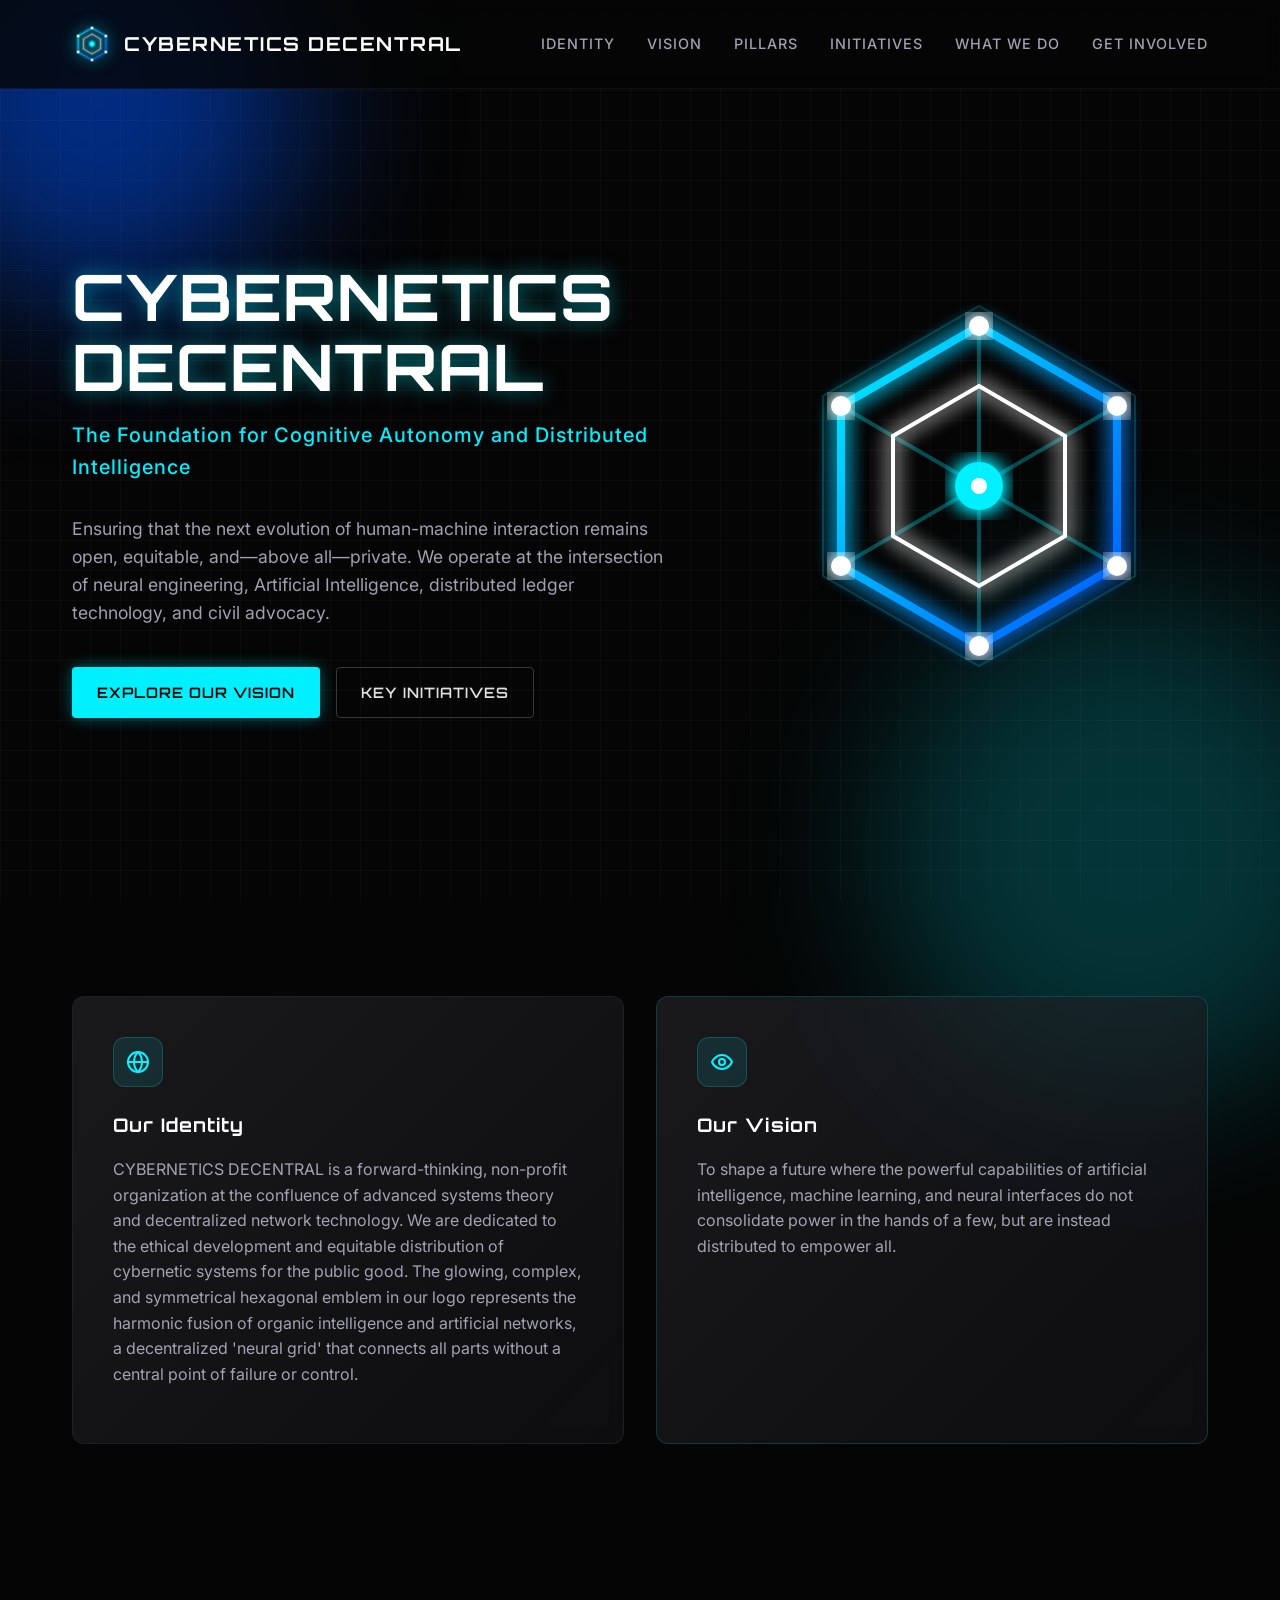
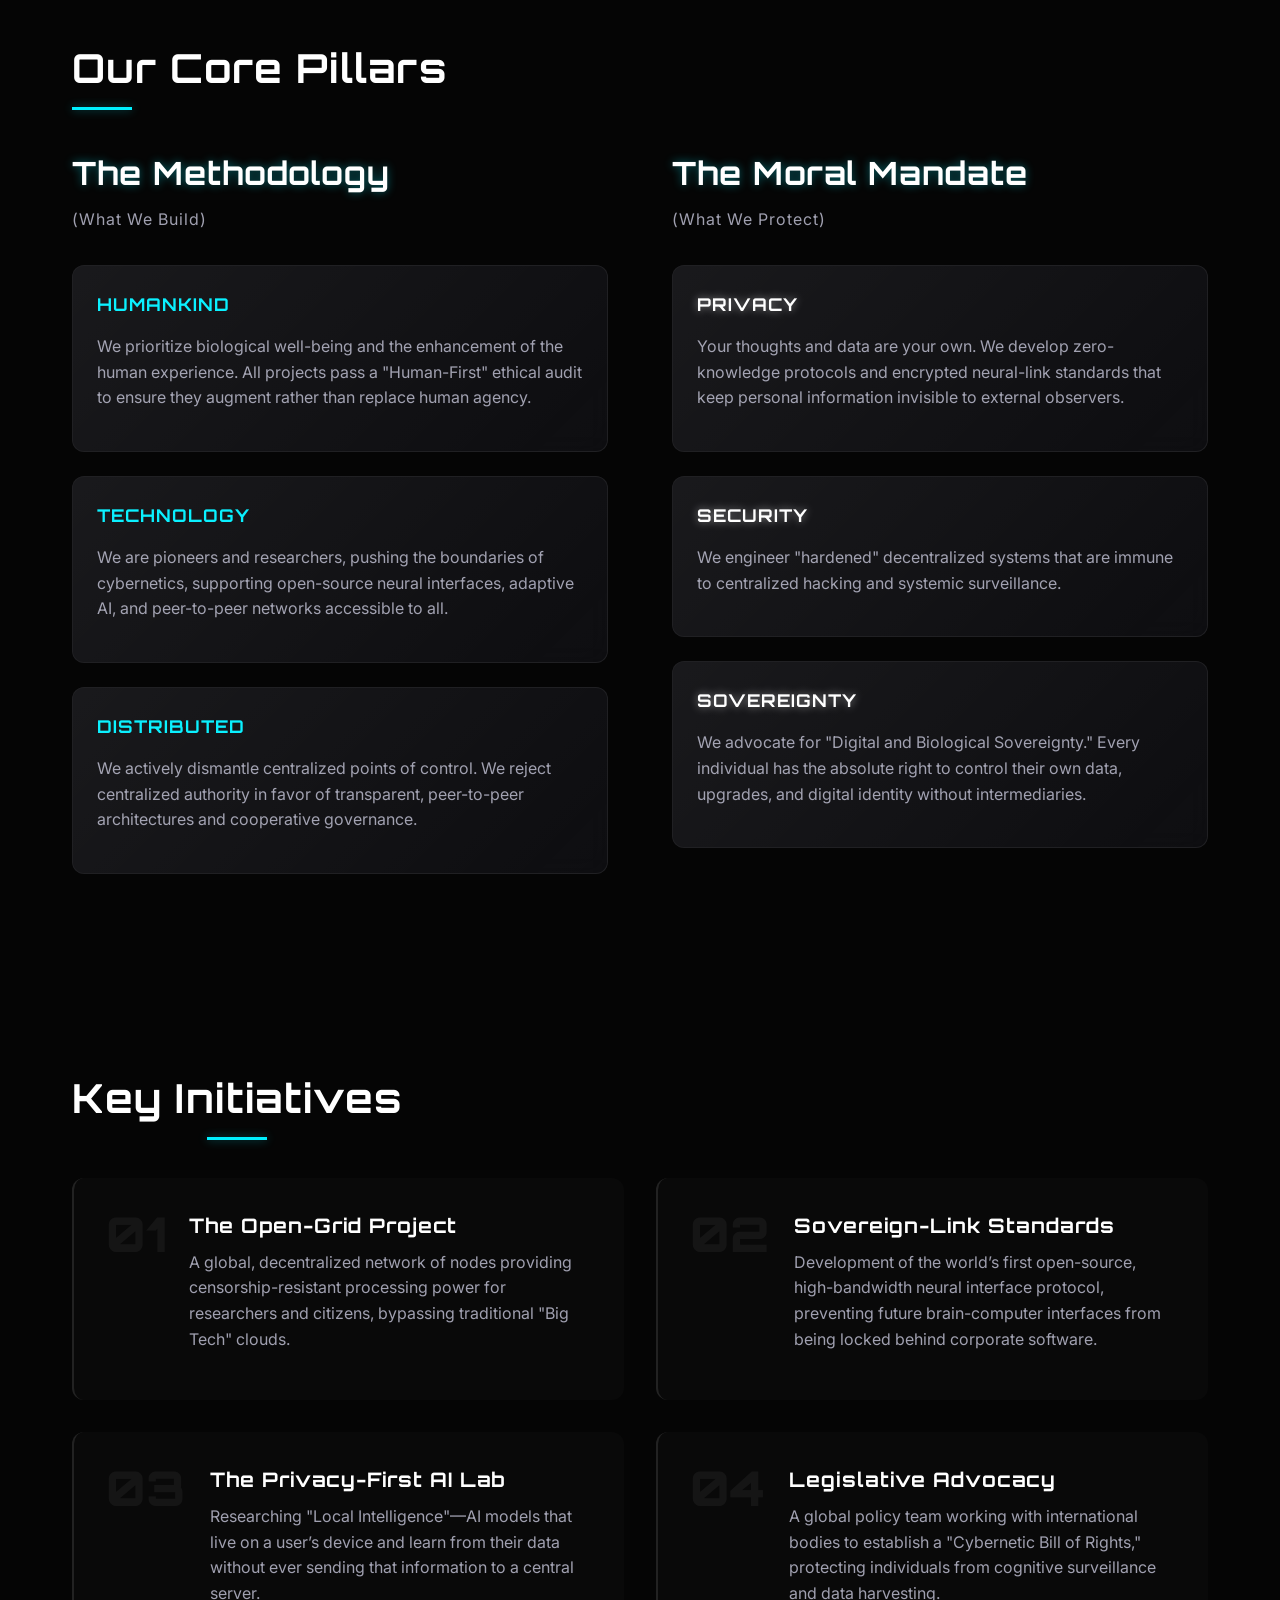
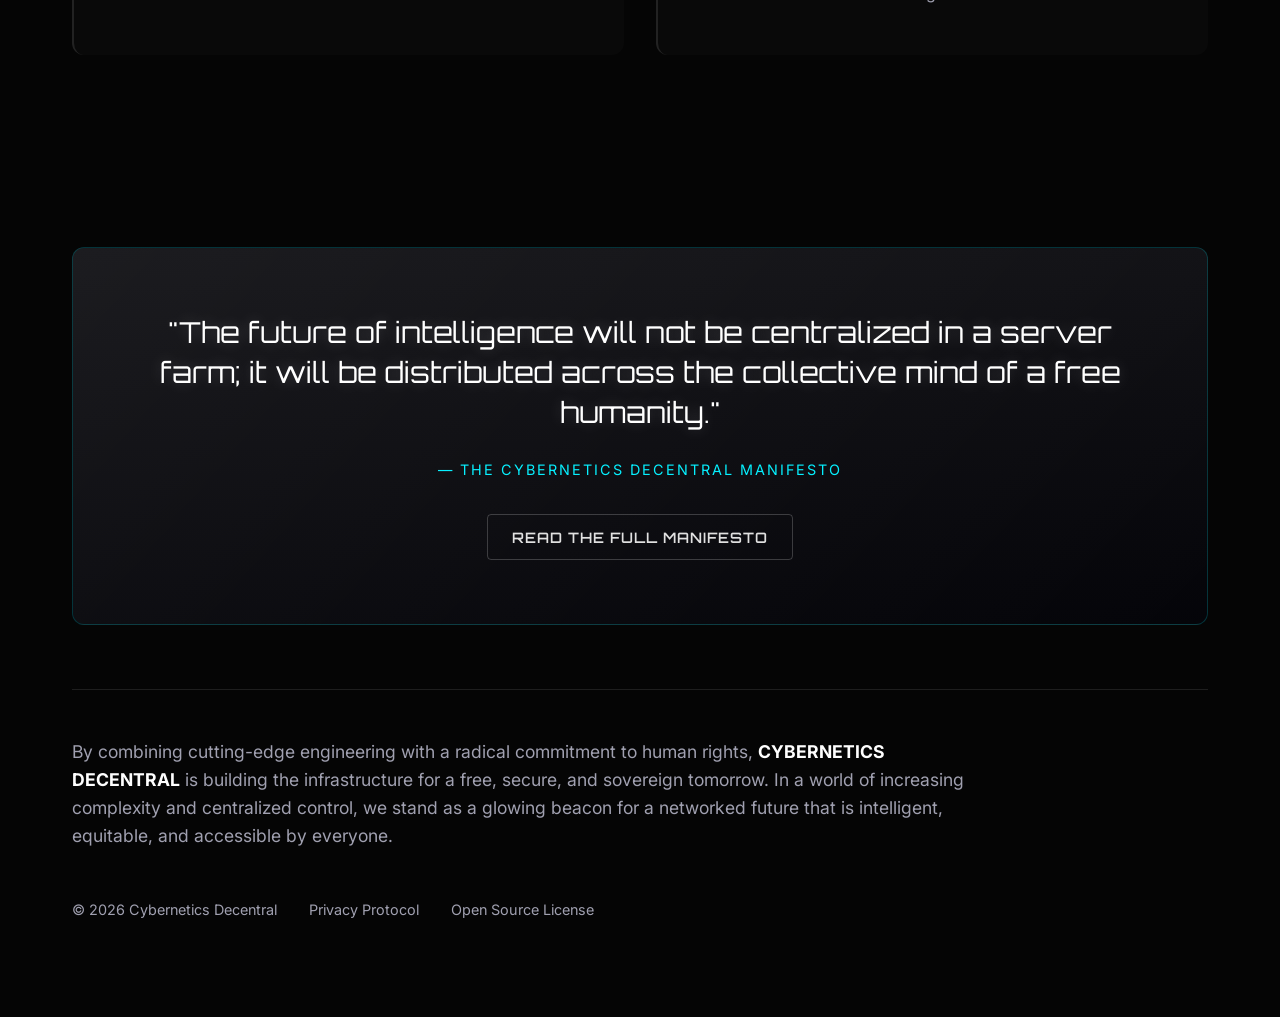
==== commit c911e87d: "restrict joining in styles" ====
--- a/index.html
+++ b/index.html
@@ -305,7 +305,7 @@
             </div>
         </div>
     </section>
-
+   
     <!-- Manifesto & Footer Section -->
     <footer class="footer section">
         <div class="container reveal">
@@ -329,8 +329,8 @@
                 </p>
                 <div class="footer-links">
                     <span>&copy; 2026 Cybernetics Decentral</span>
-                    <a href="#" id="open-privacy">Privacy Protocol</a>
-                    <a href="#" id="open-license">Open Source License</a>
+                    <a href="privacy.html" id="open-privacy">Privacy Protocol</a>
+                    <a href="license.html" id="open-license">Open Source License</a>
                 </div>
             </div>
         </div>
@@ -438,4 +438,4 @@
     <script src="assets/js/app.js"></script>
 </body>
 
-</html>+</html>
--- a/assets/css/style.css
+++ b/assets/css/style.css
@@ -936,3 +936,7 @@
         gap: 1rem;
     }
 }
+
+#join {
+	display: none;
+}
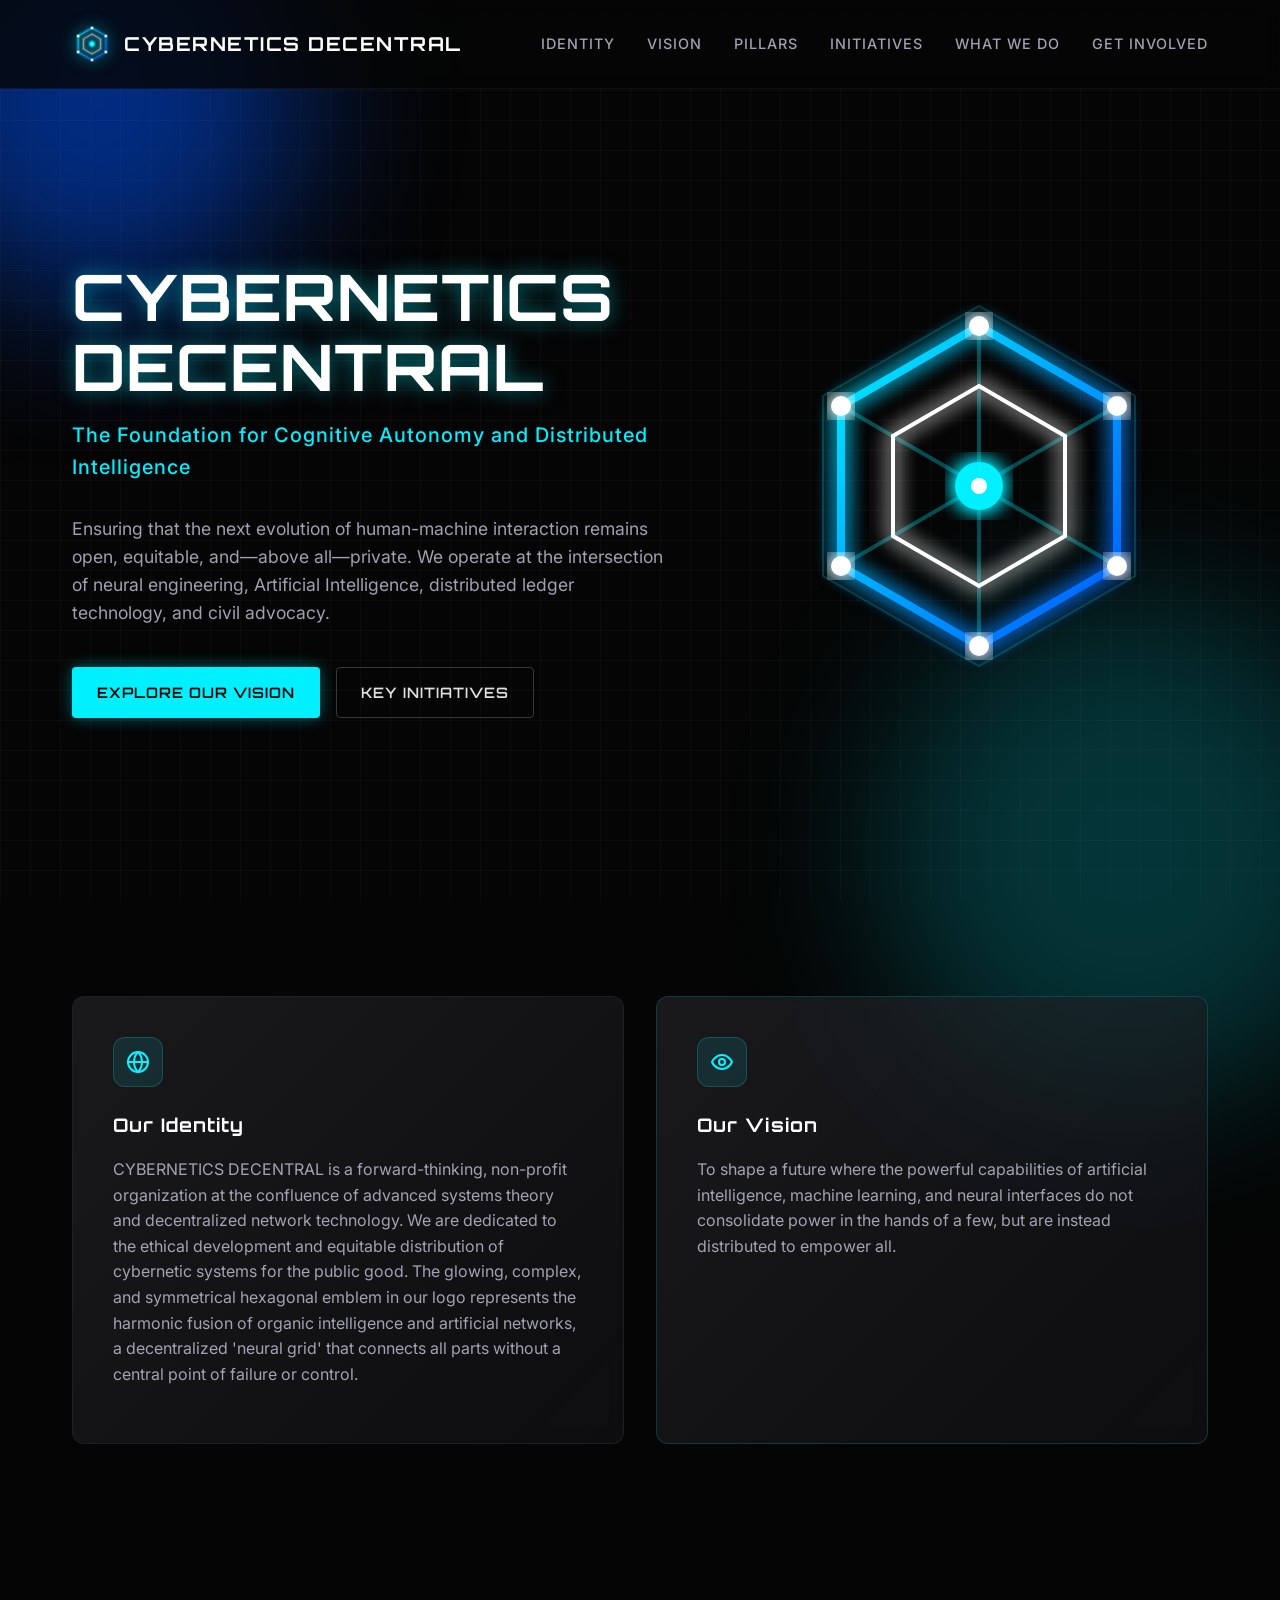
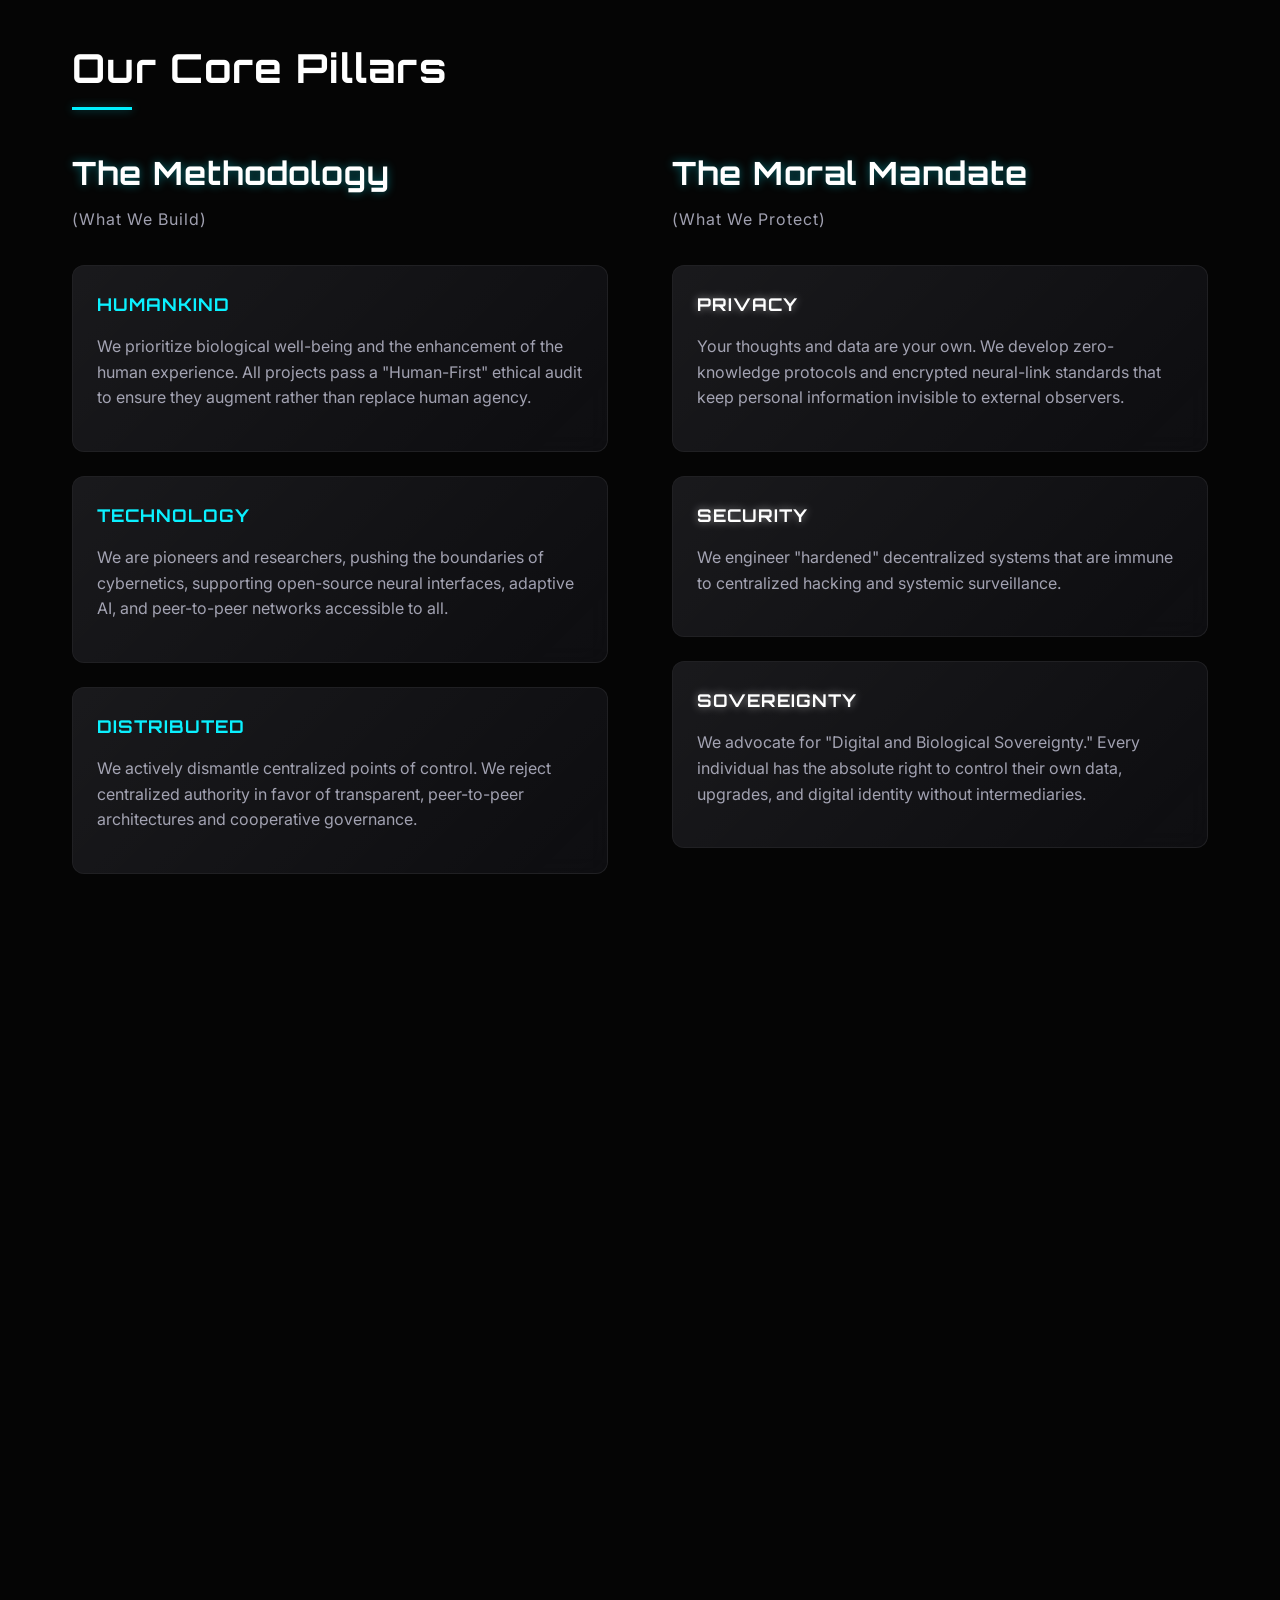
==== commit bea3e168: "change the license format to markdown" ====
--- a/index.html
+++ b/index.html
@@ -330,7 +330,7 @@
                 <div class="footer-links">
                     <span>&copy; 2026 Cybernetics Decentral</span>
                     <a href="privacy.html" id="open-privacy">Privacy Protocol</a>
-                    <a href="license.html" id="open-license">Open Source License</a>
+                    <a href="LICENSE.md" id="open-license">Open Source License</a>
                 </div>
             </div>
         </div>
